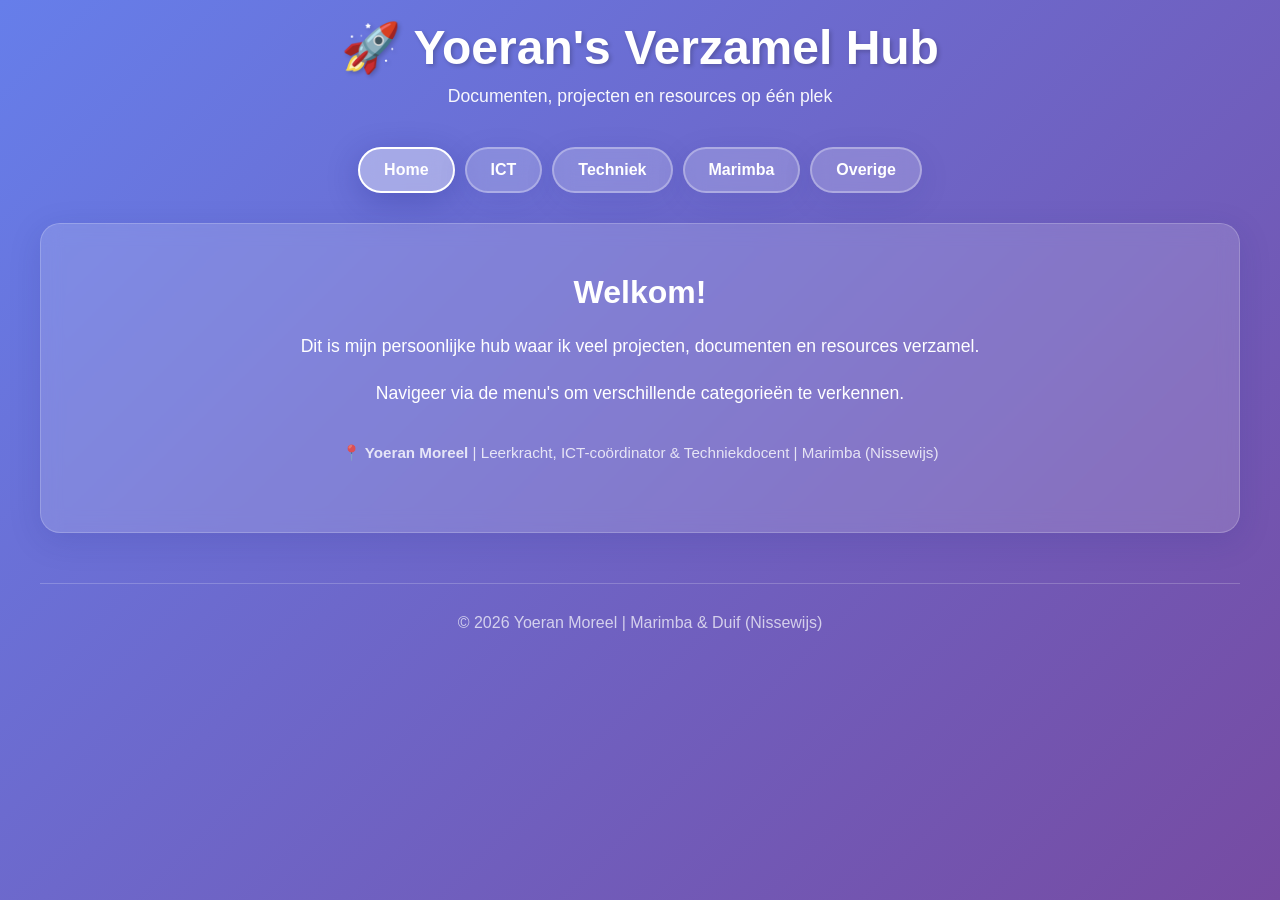
==== index.html @ 9998f4f4 "Update index.html" ====
<!DOCTYPE html>
<html lang="nl">
<head>
    <meta charset="UTF-8">
    <meta name="viewport" content="width=device-width, initial-scale=1.0">
    <title>Yoeran's Verzamel Hub</title>
    <style>
        * {
            margin: 0;
            padding: 0;
            box-sizing: border-box;
        }

        body {
            font-family: 'Segoe UI', Tahoma, Geneva, Verdana, sans-serif;
            background: linear-gradient(135deg, #667eea 0%, #764ba2 100%);
            min-height: 100vh;
            padding: 20px;
            color: #333;
        }

        .container {
            max-width: 1200px;
            margin: 0 auto;
        }

        /* HEADER & NAV */
        header {
            text-align: center;
            color: white;
            margin-bottom: 40px;
            animation: slideDown 0.6s ease-out;
        }

        h1 {
            font-size: 3em;
            margin-bottom: 10px;
            text-shadow: 2px 2px 4px rgba(0,0,0,0.2);
        }

        .subtitle {
            font-size: 1.1em;
            opacity: 0.95;
            margin-bottom: 30px;
        }

        /* TAB NAVIGATION */
        .nav-tabs {
            display: flex;
            gap: 10px;
            margin-bottom: 30px;
            flex-wrap: wrap;
            justify-content: center;
            animation: slideUp 0.6s ease-out 0.2s both;
        }

        .nav-btn {
            background: rgba(255, 255, 255, 0.2);
            backdrop-filter: blur(10px);
            border: 2px solid rgba(255, 255, 255, 0.3);
            color: white;
            padding: 12px 24px;
            border-radius: 25px;
            cursor: pointer;
            font-size: 1em;
            font-weight: 600;
            transition: all 0.3s ease;
            box-shadow: 0 8px 32px 0 rgba(31, 38, 135, 0.1);
        }

        .nav-btn:hover {
            background: rgba(255, 255, 255, 0.3);
            border-color: rgba(255, 255, 255, 0.5);
            transform: translateY(-2px);
            box-shadow: 0 12px 40px 0 rgba(31, 38, 135, 0.2);
        }

        .nav-btn.active {
            background: rgba(255, 255, 255, 0.4);
            border-color: white;
            box-shadow: 0 8px 32px 0 rgba(31, 38, 135, 0.3);
        }

        /* SECTIONS */
        .section {
            display: none;
            animation: fadeIn 0.5s ease-in;
        }

        .section.active {
            display: block;
        }

        /* CARDS - GLASS MORPHISM */
        .cards-grid {
            display: grid;
            grid-template-columns: repeat(auto-fit, minmax(300px, 1fr));
            gap: 25px;
            margin-bottom: 40px;
        }

        .card {
            background: rgba(255, 255, 255, 0.15);
            backdrop-filter: blur(10px);
            border: 1px solid rgba(255, 255, 255, 0.2);
            border-radius: 20px;
            padding: 30px;
            box-shadow: 0 8px 32px 0 rgba(31, 38, 135, 0.15);
            transition: all 0.3s ease;
            animation: cardSlide 0.5s ease-out;
        }

        .card:hover {
            background: rgba(255, 255, 255, 0.25);
            border-color: rgba(255, 255, 255, 0.4);
            transform: translateY(-8px);
            box-shadow: 0 15px 45px 0 rgba(31, 38, 135, 0.25);
        }

        .card h3 {
            color: white;
            margin-bottom: 15px;
            font-size: 1.4em;
        }

        .card p {
            color: rgba(255, 255, 255, 0.85);
            margin-bottom: 20px;
            font-size: 0.95em;
            line-height: 1.5;
        }

        .card-buttons {
            display: flex;
            gap: 10px;
            flex-wrap: wrap;
        }

        .btn {
            flex: 1;
            min-width: 120px;
            padding: 10px 20px;
            border: none;
            border-radius: 12px;
            font-weight: 600;
            cursor: pointer;
            transition: all 0.3s ease;
            font-size: 0.9em;
            text-decoration: none;
            display: inline-block;
            text-align: center;
        }

        .btn-view {
            background: rgba(255, 255, 255, 0.3);
            color: white;
            border: 1px solid rgba(255, 255, 255, 0.5);
        }

        .btn-view:hover {
            background: rgba(255, 255, 255, 0.5);
        }

        .btn-link {
            background: linear-gradient(135deg, #667eea 0%, #764ba2 100%);
            color: white;
            border: none;
        }

        .btn-link:hover {
            transform: translateY(-2px);
            box-shadow: 0 8px 20px rgba(0,0,0,0.2);
        }

        .btn-placeholder {
            background: rgba(255, 200, 100, 0.3);
            color: white;
            border: 2px dashed rgba(255, 200, 100, 0.6);
        }

        .btn-placeholder:hover {
            background: rgba(255, 200, 100, 0.4);
        }

        /* PDF & DOCUMENT VIEWERS */
        .viewer-container {
            background: white;
            border-radius: 15px;
            padding: 20px;
            margin: 30px 0;
            box-shadow: 0 8px 32px rgba(0,0,0,0.1);
        }

        .viewer-container h2 {
            margin-bottom: 20px;
            color: #333;
        }

        .pdf-viewer, .iframe-viewer {
            width: 100%;
            height: 700px;
            border: 1px solid #ddd;
            border-radius: 10px;
        }

        /* ANIMATIONS */
        @keyframes slideDown {
            from {
                opacity: 0;
                transform: translateY(-30px);
            }
            to {
                opacity: 1;
                transform: translateY(0);
            }
        }

        @keyframes slideUp {
            from {
                opacity: 0;
                transform: translateY(30px);
            }
            to {
                opacity: 1;
                transform: translateY(0);
            }
        }

        @keyframes fadeIn {
            from {
                opacity: 0;
            }
            to {
                opacity: 1;
            }
        }

        @keyframes cardSlide {
            from {
                opacity: 0;
                transform: translateY(20px);
            }
            to {
                opacity: 1;
                transform: translateY(0);
            }
        }

        /* HOME SECTION */
        .home-content {
            background: rgba(255, 255, 255, 0.15);
            backdrop-filter: blur(10px);
            border: 1px solid rgba(255, 255, 255, 0.2);
            border-radius: 20px;
            padding: 50px;
            color: white;
            text-align: center;
            box-shadow: 0 8px 32px 0 rgba(31, 38, 135, 0.15);
        }

        .home-content h2 {
            font-size: 2em;
            margin-bottom: 20px;
        }

        .home-content p {
            font-size: 1.1em;
            line-height: 1.8;
            margin-bottom: 15px;
        }

        /* FOOTER */
        footer {
            text-align: center;
            color: rgba(255, 255, 255, 0.7);
            margin-top: 50px;
            padding-top: 30px;
            border-top: 1px solid rgba(255, 255, 255, 0.2);
        }

        /* RESPONSIVE */
        @media (max-width: 768px) {
            h1 {
                font-size: 2em;
            }

            .cards-grid {
                grid-template-columns: 1fr;
            }

            .nav-tabs {
                gap: 8px;
            }

            .nav-btn {
                padding: 10px 16px;
                font-size: 0.9em;
            }

            .pdf-viewer, .iframe-viewer {
                height: 500px;
            }

            .home-content {
                padding: 30px;
            }
        }
    </style>
</head>
<body>
    <div class="container">
        <!-- HEADER -->
        <header>
            <h1>🚀 Yoeran's Verzamel Hub</h1>
            <p class="subtitle">Documenten, projecten en resources op één plek</p>
        </header>

        <!-- NAVIGATION -->
        <div class="nav-tabs">
            <button class="nav-btn active" onclick="showSection('home')">Home</button>
            <button class="nav-btn" onclick="showSection('ict')">ICT</button>
            <button class="nav-btn" onclick="showSection('techniek')">Techniek</button>
            <button class="nav-btn" onclick="showSection('marimba')">Marimba</button>
            <button class="nav-btn" onclick="showSection('overige')">Overige</button>
        </div>

        <!-- ===== HOME SECTION ===== -->
        <div id="home" class="section active">
            <div class="home-content">
                <h2>Welkom!</h2>
                <p>Dit is mijn persoonlijke hub waar ik veel projecten, documenten en resources verzamel.</p>
                <p>Navigeer via de menu's om verschillende categorieën te verkennen.</p>
                <p style="margin-top: 30px; font-size: 0.95em; opacity: 0.8;">
                    📍 <strong>Yoeran Moreel</strong> | Leerkracht, ICT-coördinator & Techniekdocent | Marimba (Nissewijs)
                </p>
            </div>
        </div>

        <!-- ===== ICT SECTION ===== -->
        <div id="ict" class="section">
            <div class="cards-grid">
                <!-- Kwaliteitskalender -->
                <div class="card">
                    <h3>📅 ICT-Kwaliteitskalender</h3>
                    <p>Structurele planning van alle ICT-werkzaamheden gedurende het schooljaar. Inclusief onderhouds- en evaluatiemomenten.</p>
                    <div class="card-buttons">
                        <button class="btn btn-view" onclick="viewDocument('/ICT/ict-kalender')">View Online</button>
                    </div>
                </div>

                <!-- Jaarplan -->
                <div class="card">
                    <h3>📊 ICT-Jaarplan</h3>
                    <p>Volledig jaarplan met maandelijkse planning, between-vakantie periode planning en samenvattende tabel.</p>
                    <div class="card-buttons">
                        <button class="btn btn-view" onclick="viewDocument('ict-jaarplan')">View Online</button>
                    </div>
                </div>

                <!-- Handleidingen -->
                <div class="card">
                    <h3>📖 Handleidingen</h3>
                    <p>Verzameling van handleidingen, richtlijnen en best practices voor ICT-procedures.</p>
                    <div class="card-buttons">
                        <a href="handleidingen.html" class="btn btn-link">Ga naar pagina</a>
                    </div>
                </div>
            </div>
        </div>

        <!-- ===== TECHNIEK SECTION ===== -->
        <div id="techniek" class="section">
            <div class="cards-grid">
                <!-- POVO Plan -->
                <div class="card">
                    <h3>🔧 POVO Techniek Plan</h3>
                    <p>Uitgebreid implementatieplan voor techniek als doorlopende leerlijn PO-VO, inclusief uitrolstrategie naar andere scholen.</p>
                    <div class="card-buttons">
                        <button class="btn btn-view" onclick="viewDocument('povo-plan')">View Online</button>
                    </div>
                </div>

                <!-- Kwaliteitskaart -->
                <div class="card">
                    <h3>✓ Kwaliteitskaart Praktijklessen</h3>
                    <p>Gedetailleerde kwaliteitskaart met visie, doelgroep, werkwijze en inhoud van de technieklessen.</p>
                    <div class="card-buttons">
                        <button class="btn btn-view" onclick="viewDocument('kwaliteitskaart')">View Online</button>
                    </div>
                </div>

                <!-- Observatieformulier -->
                <div class="card">
                    <h3>👁️ Observatieformulier</h3>
                    <p>Observatieformat voor beoordeling van vaardigheden en werkhouding, met ondersteuning voor uitstroomadvies.</p>
                    <div class="card-buttons">
                        <button class="btn btn-view" onclick="viewDocument('observatie')">View Online</button>
                    </div>
                </div>

                <!-- Checklist Materialen -->
                <div class="card">
                    <h3>✅ Checklist Materialen</h3>
                    <p>Volledige checklist van alle benodigde materialen, verbindingen en gereedschappen.</p>
                    <div class="card-buttons">
                        <button class="btn btn-view" onclick="viewDocument('checklist')">View Online</button>
                    </div>
                </div>

                <!-- Lessen -->
                <div class="card">
                    <h3>📚 Lessenbank</h3>
                    <p>Verzameling van lesopzetten, lesmateriaal en werkbladen voor technieklessen.</p>
                    <div class="card-buttons">
                        <a href="lessen.html" class="btn btn-link">Ga naar pagina</a>
                    </div>
                </div>
            </div>
        </div>

        <!-- ===== MARIMBA SECTION ===== -->
        <div id="marimba" class="section">
            <div class="cards-grid">
                <!-- Placeholder 1 -->
                <div class="card">
                    <h3>📌 Project 1</h3>
                    <p>Beschrijving van Marimba-specifiek project 1 komt hier.</p>
                    <div class="card-buttons">
                        <button class="btn btn-placeholder" onclick="alert('Placeholder - voeg content toe!')">View (Placeholder)</button>
                    </div>
                </div>

                <!-- Placeholder 2 -->
                <div class="card">
                    <h3>📌 Project 2</h3>
                    <p>Beschrijving van Marimba-specifiek project 2 komt hier.</p>
                    <div class="card-buttons">
                        <button class="btn btn-placeholder" onclick="alert('Placeholder - voeg content toe!')">View (Placeholder)</button>
                    </div>
                </div>

                <!-- Placeholder 3 -->
                <div class="card">
                    <h3>📌 Project 3</h3>
                    <p>Beschrijving van Marimba-specifiek project 3 komt hier.</p>
                    <div class="card-buttons">
                        <button class="btn btn-placeholder" onclick="alert('Placeholder - voeg content toe!')">View (Placeholder)</button>
                    </div>
                </div>

                <!-- Hoorrecht Website -->
                <div class="card">
                    <h3>🌐 Hoorrecht Website</h3>
                    <p>Interactieve website over hoorrecht in het onderwijs met uitlegvideo's en resources.</p>
                    <div class="card-buttons">
                        <a href="hoorrecht.html" class="btn btn-link" target="_blank">Ga naar site</a>
                    </div>
                </div>
            </div>
        </div>

        <!-- ===== OVERIGE SECTION ===== -->
        <div id="overige" class="section">
            <div class="cards-grid">
                <!-- Handige Links -->
                <div class="card">
                    <h3>🔗 Handige Links</h3>
                    <p>Verzameling van nuttige links naar websites, tools en resources.</p>
                    <div class="card-buttons">
                        <a href="handige-links.html" class="btn btn-link">Ga naar pagina</a>
                    </div>
                </div>

                <!-- Placeholder -->
                <div class="card">
                    <h3>📌 Overig Project</h3>
                    <p>Beschrijving van overig project of document.</p>
                    <div class="card-buttons">
                        <button class="btn btn-placeholder" onclick="alert('Placeholder - voeg content toe!')">View (Placeholder)</button>
                    </div>
                </div>
            </div>
        </div>

        <!-- DOCUMENT VIEWERS -->
        <div id="viewer-modal" style="display:none;">
            <div class="viewer-container">
                <button class="btn btn-view" onclick="closeViewer()" style="margin-bottom: 15px;">← Terug</button>
                <div id="viewer-content"></div>
            </div>
        </div>

        <!-- FOOTER -->
        <footer>
            <p>© 2026 Yoeran Moreel | Marimba & Duif (Nissewijs)</p>
        </footer>
    </div>

    <script>
        // TAB NAVIGATION
        function showSection(sectionId) {
            // Hide all sections
            const sections = document.querySelectorAll('.section');
            sections.forEach(section => section.classList.remove('active'));

            // Remove active class from all buttons
            const buttons = document.querySelectorAll('.nav-btn');
            buttons.forEach(button => button.classList.remove('active'));

            // Show selected section
            document.getElementById(sectionId).classList.add('active');

            // Add active class to clicked button
            event.target.classList.add('active');

            // Close viewer if open
            closeViewer();

            // Scroll to top
            window.scrollTo(0, 0);
        }

        // DOCUMENT VIEWER
        function viewDocument(docType) {
            const viewer = document.getElementById('viewer-modal');
            const content = document.getElementById('viewer-content');

            // Here you'll add the actual document content or embed
            // For now, showing placeholder structure
         // GitHub raw content URL base
const baseURL = 'https://raw.githubusercontent.com/yoeranmoreel/yoeran-hub/main/documents/';

switch(docType) {
    case 'ict-kalender':
        content.innerHTML = '<h2>ICT-Kwaliteitskalender 2025-2026</h2>' +
            '<iframe class="pdf-viewer" src="https://mozilla.github.io/pdf.js/web/viewer.html?file=' + 
            encodeURIComponent(baseURL + 'ICT/ict-kwaliteitskalender.pdf') + '"></iframe>';
        break;
    
    case 'ict-jaarplan':
        content.innerHTML = '<h2>ICT-Jaarplan</h2>' +
            '<iframe class="pdf-viewer" src="https://mozilla.github.io/pdf.js/web/viewer.html?file=' + 
            encodeURIComponent(baseURL + 'ICT/ict-jaarplan.pdf') + '"></iframe>';
        break;
    
    case 'povo-plan':
        content.innerHTML = '<h2>POVO Techniek Implementatieplan</h2>' +
            '<iframe class="pdf-viewer" src="https://mozilla.github.io/pdf.js/web/viewer.html?file=' + 
            encodeURIComponent(baseURL + 'Techniek/povo-plan.pdf') + '"></iframe>';
        break;
    
    case 'kwaliteitskaart':
        content.innerHTML = '<h2>Kwaliteitskaart Praktijklessen</h2>' +
            '<iframe class="pdf-viewer" src="https://mozilla.github.io/pdf.js/web/viewer.html?file=' + 
            encodeURIComponent(baseURL + 'Techniek/kwaliteitskaart-praktijklessen.pdf') + '"></iframe>';
        break;
    
    case 'observatie':
        content.innerHTML = '<h2>Observatieformulier Technieklessen</h2>' +
            '<iframe class="pdf-viewer" src="https://mozilla.github.io/pdf.js/web/viewer.html?file=' + 
            encodeURIComponent(baseURL + 'Techniek/observatie-technieklessen.pdf') + '"></iframe>';
        break;
    
    case 'checklist':
        content.innerHTML = '<h2>Checklist Materialen</h2>' +
            '<iframe class="pdf-viewer" src="https://mozilla.github.io/pdf.js/web/viewer.html?file=' + 
            encodeURIComponent(baseURL + 'Techniek/checklist-technieklessen.pdf') + '"></iframe>';
        break;
    
    default:
        content.innerHTML = '<h2>Document</h2><p>Document viewer</p>';
}
            }

            viewer.style.display = 'block';
            window.scrollTo(0, 0);
        }

        function closeViewer() {
            document.getElementById('viewer-modal').style.display = 'none';
        }
    </script>
</body>
</html>
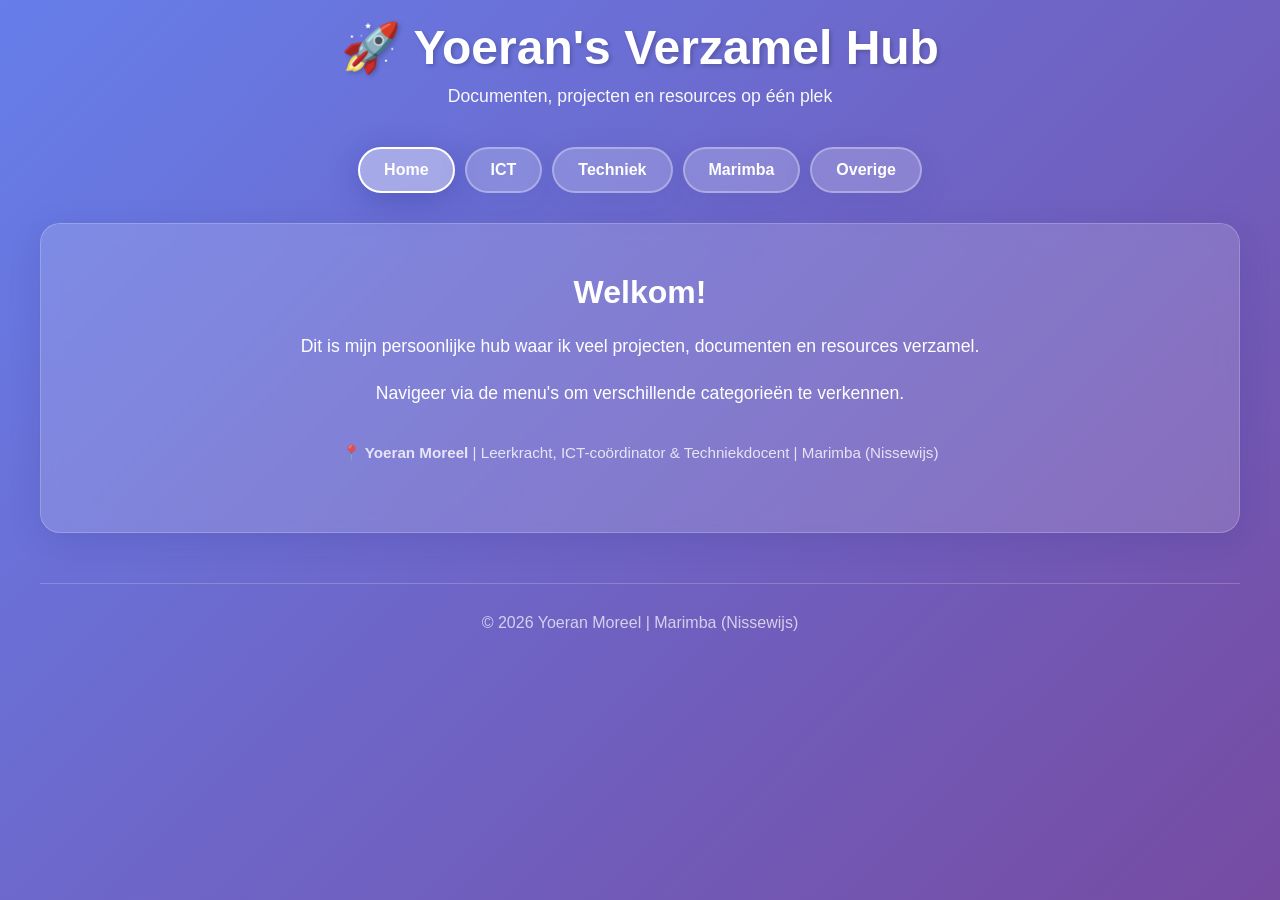
==== commit 323677ad: "Update index.html" ====
--- a/index.html
+++ b/index.html
@@ -344,7 +344,7 @@
                     <h3>📅 ICT-Kwaliteitskalender</h3>
                     <p>Structurele planning van alle ICT-werkzaamheden gedurende het schooljaar. Inclusief onderhouds- en evaluatiemomenten.</p>
                     <div class="card-buttons">
-                        <button class="btn btn-view" onclick="viewDocument('/ICT/ict-kalender')">View Online</button>
+                        <button class="btn btn-view" onclick="viewDocument('ict-kalender')">View Online</button>
                     </div>
                 </div>
 
@@ -492,7 +492,7 @@
 
         <!-- FOOTER -->
         <footer>
-            <p>© 2026 Yoeran Moreel | Marimba & Duif (Nissewijs)</p>
+            <p>© 2026 Yoeran Moreel | Marimba (Nissewijs)</p>
         </footer>
     </div>
 
@@ -534,13 +534,13 @@
     case 'ict-kalender':
         content.innerHTML = '<h2>ICT-Kwaliteitskalender 2025-2026</h2>' +
             '<iframe class="pdf-viewer" src="https://mozilla.github.io/pdf.js/web/viewer.html?file=' + 
-            encodeURIComponent(baseURL + 'ICT/ict-kwaliteitskalender.pdf') + '"></iframe>';
+            encodeURIComponent(baseURL + 'ict-kwaliteitskalender.pdf') + '"></iframe>';
         break;
     
     case 'ict-jaarplan':
         content.innerHTML = '<h2>ICT-Jaarplan</h2>' +
             '<iframe class="pdf-viewer" src="https://mozilla.github.io/pdf.js/web/viewer.html?file=' + 
-            encodeURIComponent(baseURL + 'ICT/ict-jaarplan.pdf') + '"></iframe>';
+            encodeURIComponent(baseURL + 'ict-jaarplan.pdf') + '"></iframe>';
         break;
     
     case 'povo-plan':
@@ -552,19 +552,19 @@
     case 'kwaliteitskaart':
         content.innerHTML = '<h2>Kwaliteitskaart Praktijklessen</h2>' +
             '<iframe class="pdf-viewer" src="https://mozilla.github.io/pdf.js/web/viewer.html?file=' + 
-            encodeURIComponent(baseURL + 'Techniek/kwaliteitskaart-praktijklessen.pdf') + '"></iframe>';
+            encodeURIComponent(baseURL + 'kwaliteitskaart-praktijklessen.pdf') + '"></iframe>';
         break;
     
     case 'observatie':
         content.innerHTML = '<h2>Observatieformulier Technieklessen</h2>' +
             '<iframe class="pdf-viewer" src="https://mozilla.github.io/pdf.js/web/viewer.html?file=' + 
-            encodeURIComponent(baseURL + 'Techniek/observatie-technieklessen.pdf') + '"></iframe>';
+            encodeURIComponent(baseURL + 'observatie-technieklessen.pdf') + '"></iframe>';
         break;
     
     case 'checklist':
         content.innerHTML = '<h2>Checklist Materialen</h2>' +
             '<iframe class="pdf-viewer" src="https://mozilla.github.io/pdf.js/web/viewer.html?file=' + 
-            encodeURIComponent(baseURL + 'Techniek/checklist-technieklessen.pdf') + '"></iframe>';
+            encodeURIComponent(baseURL + 'checklist-technieklessen.pdf') + '"></iframe>';
         break;
     
     default:
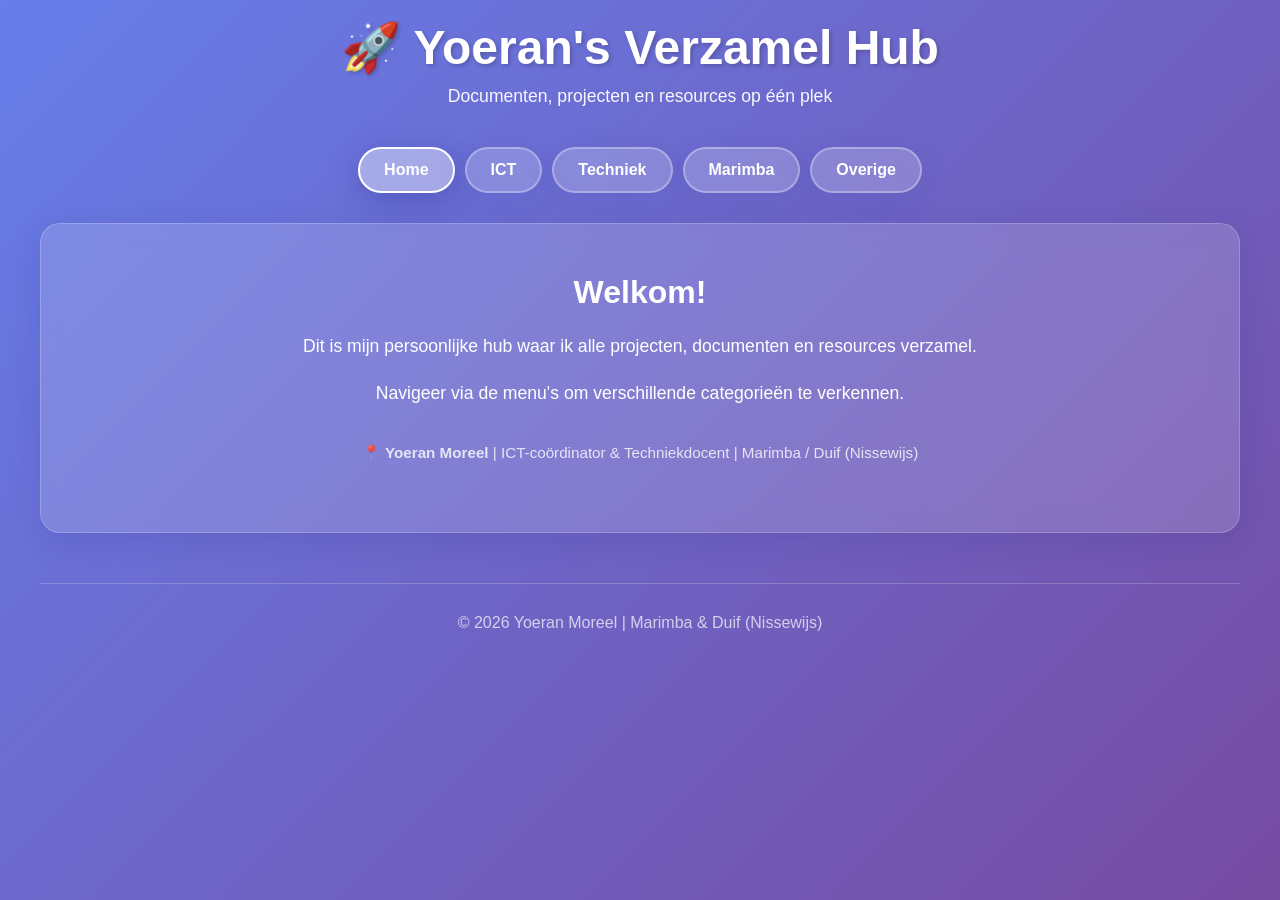
==== commit b42c003f: "Update index.html back to V1" ====
--- a/index.html
+++ b/index.html
@@ -1,584 +1,562 @@
-<!DOCTYPE html>
-<html lang="nl">
-<head>
-    <meta charset="UTF-8">
-    <meta name="viewport" content="width=device-width, initial-scale=1.0">
-    <title>Yoeran's Verzamel Hub</title>
-    <style>
-        * {
-            margin: 0;
-            padding: 0;
-            box-sizing: border-box;
-        }
-
-        body {
-            font-family: 'Segoe UI', Tahoma, Geneva, Verdana, sans-serif;
-            background: linear-gradient(135deg, #667eea 0%, #764ba2 100%);
-            min-height: 100vh;
-            padding: 20px;
-            color: #333;
-        }
-
-        .container {
-            max-width: 1200px;
-            margin: 0 auto;
-        }
-
-        /* HEADER & NAV */
-        header {
-            text-align: center;
-            color: white;
-            margin-bottom: 40px;
-            animation: slideDown 0.6s ease-out;
-        }
-
-        h1 {
-            font-size: 3em;
-            margin-bottom: 10px;
-            text-shadow: 2px 2px 4px rgba(0,0,0,0.2);
-        }
-
-        .subtitle {
-            font-size: 1.1em;
-            opacity: 0.95;
-            margin-bottom: 30px;
-        }
-
-        /* TAB NAVIGATION */
-        .nav-tabs {
-            display: flex;
-            gap: 10px;
-            margin-bottom: 30px;
-            flex-wrap: wrap;
-            justify-content: center;
-            animation: slideUp 0.6s ease-out 0.2s both;
-        }
-
-        .nav-btn {
-            background: rgba(255, 255, 255, 0.2);
-            backdrop-filter: blur(10px);
-            border: 2px solid rgba(255, 255, 255, 0.3);
-            color: white;
-            padding: 12px 24px;
-            border-radius: 25px;
-            cursor: pointer;
-            font-size: 1em;
-            font-weight: 600;
-            transition: all 0.3s ease;
-            box-shadow: 0 8px 32px 0 rgba(31, 38, 135, 0.1);
-        }
-
-        .nav-btn:hover {
-            background: rgba(255, 255, 255, 0.3);
-            border-color: rgba(255, 255, 255, 0.5);
-            transform: translateY(-2px);
-            box-shadow: 0 12px 40px 0 rgba(31, 38, 135, 0.2);
-        }
-
-        .nav-btn.active {
-            background: rgba(255, 255, 255, 0.4);
-            border-color: white;
-            box-shadow: 0 8px 32px 0 rgba(31, 38, 135, 0.3);
-        }
-
-        /* SECTIONS */
-        .section {
-            display: none;
-            animation: fadeIn 0.5s ease-in;
-        }
-
-        .section.active {
-            display: block;
-        }
-
-        /* CARDS - GLASS MORPHISM */
-        .cards-grid {
-            display: grid;
-            grid-template-columns: repeat(auto-fit, minmax(300px, 1fr));
-            gap: 25px;
-            margin-bottom: 40px;
-        }
-
-        .card {
-            background: rgba(255, 255, 255, 0.15);
-            backdrop-filter: blur(10px);
-            border: 1px solid rgba(255, 255, 255, 0.2);
-            border-radius: 20px;
-            padding: 30px;
-            box-shadow: 0 8px 32px 0 rgba(31, 38, 135, 0.15);
-            transition: all 0.3s ease;
-            animation: cardSlide 0.5s ease-out;
-        }
-
-        .card:hover {
-            background: rgba(255, 255, 255, 0.25);
-            border-color: rgba(255, 255, 255, 0.4);
-            transform: translateY(-8px);
-            box-shadow: 0 15px 45px 0 rgba(31, 38, 135, 0.25);
-        }
-
-        .card h3 {
-            color: white;
-            margin-bottom: 15px;
-            font-size: 1.4em;
-        }
-
-        .card p {
-            color: rgba(255, 255, 255, 0.85);
-            margin-bottom: 20px;
-            font-size: 0.95em;
-            line-height: 1.5;
-        }
-
-        .card-buttons {
-            display: flex;
-            gap: 10px;
-            flex-wrap: wrap;
-        }
-
-        .btn {
-            flex: 1;
-            min-width: 120px;
-            padding: 10px 20px;
-            border: none;
-            border-radius: 12px;
-            font-weight: 600;
-            cursor: pointer;
-            transition: all 0.3s ease;
-            font-size: 0.9em;
-            text-decoration: none;
-            display: inline-block;
-            text-align: center;
-        }
-
-        .btn-view {
-            background: rgba(255, 255, 255, 0.3);
-            color: white;
-            border: 1px solid rgba(255, 255, 255, 0.5);
-        }
-
-        .btn-view:hover {
-            background: rgba(255, 255, 255, 0.5);
-        }
-
-        .btn-link {
-            background: linear-gradient(135deg, #667eea 0%, #764ba2 100%);
-            color: white;
-            border: none;
-        }
-
-        .btn-link:hover {
-            transform: translateY(-2px);
-            box-shadow: 0 8px 20px rgba(0,0,0,0.2);
-        }
-
-        .btn-placeholder {
-            background: rgba(255, 200, 100, 0.3);
-            color: white;
-            border: 2px dashed rgba(255, 200, 100, 0.6);
-        }
-
-        .btn-placeholder:hover {
-            background: rgba(255, 200, 100, 0.4);
-        }
-
-        /* PDF & DOCUMENT VIEWERS */
-        .viewer-container {
-            background: white;
-            border-radius: 15px;
-            padding: 20px;
-            margin: 30px 0;
-            box-shadow: 0 8px 32px rgba(0,0,0,0.1);
-        }
-
-        .viewer-container h2 {
-            margin-bottom: 20px;
-            color: #333;
-        }
-
-        .pdf-viewer, .iframe-viewer {
-            width: 100%;
-            height: 700px;
-            border: 1px solid #ddd;
-            border-radius: 10px;
-        }
-
-        /* ANIMATIONS */
-        @keyframes slideDown {
-            from {
-                opacity: 0;
-                transform: translateY(-30px);
-            }
-            to {
-                opacity: 1;
-                transform: translateY(0);
-            }
-        }
-
-        @keyframes slideUp {
-            from {
-                opacity: 0;
-                transform: translateY(30px);
-            }
-            to {
-                opacity: 1;
-                transform: translateY(0);
-            }
-        }
-
-        @keyframes fadeIn {
-            from {
-                opacity: 0;
-            }
-            to {
-                opacity: 1;
-            }
-        }
-
-        @keyframes cardSlide {
-            from {
-                opacity: 0;
-                transform: translateY(20px);
-            }
-            to {
-                opacity: 1;
-                transform: translateY(0);
-            }
-        }
-
-        /* HOME SECTION */
-        .home-content {
-            background: rgba(255, 255, 255, 0.15);
-            backdrop-filter: blur(10px);
-            border: 1px solid rgba(255, 255, 255, 0.2);
-            border-radius: 20px;
-            padding: 50px;
-            color: white;
-            text-align: center;
-            box-shadow: 0 8px 32px 0 rgba(31, 38, 135, 0.15);
-        }
-
-        .home-content h2 {
-            font-size: 2em;
-            margin-bottom: 20px;
-        }
-
-        .home-content p {
-            font-size: 1.1em;
-            line-height: 1.8;
-            margin-bottom: 15px;
-        }
-
-        /* FOOTER */
-        footer {
-            text-align: center;
-            color: rgba(255, 255, 255, 0.7);
-            margin-top: 50px;
-            padding-top: 30px;
-            border-top: 1px solid rgba(255, 255, 255, 0.2);
-        }
-
-        /* RESPONSIVE */
-        @media (max-width: 768px) {
-            h1 {
-                font-size: 2em;
-            }
-
-            .cards-grid {
-                grid-template-columns: 1fr;
-            }
-
-            .nav-tabs {
-                gap: 8px;
-            }
-
-            .nav-btn {
-                padding: 10px 16px;
-                font-size: 0.9em;
-            }
-
-            .pdf-viewer, .iframe-viewer {
-                height: 500px;
-            }
-
-            .home-content {
-                padding: 30px;
-            }
-        }
-    </style>
-</head>
-<body>
-    <div class="container">
-        <!-- HEADER -->
-        <header>
-            <h1>🚀 Yoeran's Verzamel Hub</h1>
-            <p class="subtitle">Documenten, projecten en resources op één plek</p>
-        </header>
-
-        <!-- NAVIGATION -->
-        <div class="nav-tabs">
-            <button class="nav-btn active" onclick="showSection('home')">Home</button>
-            <button class="nav-btn" onclick="showSection('ict')">ICT</button>
-            <button class="nav-btn" onclick="showSection('techniek')">Techniek</button>
-            <button class="nav-btn" onclick="showSection('marimba')">Marimba</button>
-            <button class="nav-btn" onclick="showSection('overige')">Overige</button>
-        </div>
-
-        <!-- ===== HOME SECTION ===== -->
-        <div id="home" class="section active">
-            <div class="home-content">
-                <h2>Welkom!</h2>
-                <p>Dit is mijn persoonlijke hub waar ik veel projecten, documenten en resources verzamel.</p>
-                <p>Navigeer via de menu's om verschillende categorieën te verkennen.</p>
-                <p style="margin-top: 30px; font-size: 0.95em; opacity: 0.8;">
-                    📍 <strong>Yoeran Moreel</strong> | Leerkracht, ICT-coördinator & Techniekdocent | Marimba (Nissewijs)
-                </p>
-            </div>
-        </div>
-
-        <!-- ===== ICT SECTION ===== -->
-        <div id="ict" class="section">
-            <div class="cards-grid">
-                <!-- Kwaliteitskalender -->
-                <div class="card">
-                    <h3>📅 ICT-Kwaliteitskalender</h3>
-                    <p>Structurele planning van alle ICT-werkzaamheden gedurende het schooljaar. Inclusief onderhouds- en evaluatiemomenten.</p>
-                    <div class="card-buttons">
-                        <button class="btn btn-view" onclick="viewDocument('ict-kalender')">View Online</button>
-                    </div>
-                </div>
-
-                <!-- Jaarplan -->
-                <div class="card">
-                    <h3>📊 ICT-Jaarplan</h3>
-                    <p>Volledig jaarplan met maandelijkse planning, between-vakantie periode planning en samenvattende tabel.</p>
-                    <div class="card-buttons">
-                        <button class="btn btn-view" onclick="viewDocument('ict-jaarplan')">View Online</button>
-                    </div>
-                </div>
-
-                <!-- Handleidingen -->
-                <div class="card">
-                    <h3>📖 Handleidingen</h3>
-                    <p>Verzameling van handleidingen, richtlijnen en best practices voor ICT-procedures.</p>
-                    <div class="card-buttons">
-                        <a href="handleidingen.html" class="btn btn-link">Ga naar pagina</a>
-                    </div>
-                </div>
-            </div>
-        </div>
-
-        <!-- ===== TECHNIEK SECTION ===== -->
-        <div id="techniek" class="section">
-            <div class="cards-grid">
-                <!-- POVO Plan -->
-                <div class="card">
-                    <h3>🔧 POVO Techniek Plan</h3>
-                    <p>Uitgebreid implementatieplan voor techniek als doorlopende leerlijn PO-VO, inclusief uitrolstrategie naar andere scholen.</p>
-                    <div class="card-buttons">
-                        <button class="btn btn-view" onclick="viewDocument('povo-plan')">View Online</button>
-                    </div>
-                </div>
-
-                <!-- Kwaliteitskaart -->
-                <div class="card">
-                    <h3>✓ Kwaliteitskaart Praktijklessen</h3>
-                    <p>Gedetailleerde kwaliteitskaart met visie, doelgroep, werkwijze en inhoud van de technieklessen.</p>
-                    <div class="card-buttons">
-                        <button class="btn btn-view" onclick="viewDocument('kwaliteitskaart')">View Online</button>
-                    </div>
-                </div>
-
-                <!-- Observatieformulier -->
-                <div class="card">
-                    <h3>👁️ Observatieformulier</h3>
-                    <p>Observatieformat voor beoordeling van vaardigheden en werkhouding, met ondersteuning voor uitstroomadvies.</p>
-                    <div class="card-buttons">
-                        <button class="btn btn-view" onclick="viewDocument('observatie')">View Online</button>
-                    </div>
-                </div>
-
-                <!-- Checklist Materialen -->
-                <div class="card">
-                    <h3>✅ Checklist Materialen</h3>
-                    <p>Volledige checklist van alle benodigde materialen, verbindingen en gereedschappen.</p>
-                    <div class="card-buttons">
-                        <button class="btn btn-view" onclick="viewDocument('checklist')">View Online</button>
-                    </div>
-                </div>
-
-                <!-- Lessen -->
-                <div class="card">
-                    <h3>📚 Lessenbank</h3>
-                    <p>Verzameling van lesopzetten, lesmateriaal en werkbladen voor technieklessen.</p>
-                    <div class="card-buttons">
-                        <a href="lessen.html" class="btn btn-link">Ga naar pagina</a>
-                    </div>
-                </div>
-            </div>
-        </div>
-
-        <!-- ===== MARIMBA SECTION ===== -->
-        <div id="marimba" class="section">
-            <div class="cards-grid">
-                <!-- Placeholder 1 -->
-                <div class="card">
-                    <h3>📌 Project 1</h3>
-                    <p>Beschrijving van Marimba-specifiek project 1 komt hier.</p>
-                    <div class="card-buttons">
-                        <button class="btn btn-placeholder" onclick="alert('Placeholder - voeg content toe!')">View (Placeholder)</button>
-                    </div>
-                </div>
-
-                <!-- Placeholder 2 -->
-                <div class="card">
-                    <h3>📌 Project 2</h3>
-                    <p>Beschrijving van Marimba-specifiek project 2 komt hier.</p>
-                    <div class="card-buttons">
-                        <button class="btn btn-placeholder" onclick="alert('Placeholder - voeg content toe!')">View (Placeholder)</button>
-                    </div>
-                </div>
-
-                <!-- Placeholder 3 -->
-                <div class="card">
-                    <h3>📌 Project 3</h3>
-                    <p>Beschrijving van Marimba-specifiek project 3 komt hier.</p>
-                    <div class="card-buttons">
-                        <button class="btn btn-placeholder" onclick="alert('Placeholder - voeg content toe!')">View (Placeholder)</button>
-                    </div>
-                </div>
-
-                <!-- Hoorrecht Website -->
-                <div class="card">
-                    <h3>🌐 Hoorrecht Website</h3>
-                    <p>Interactieve website over hoorrecht in het onderwijs met uitlegvideo's en resources.</p>
-                    <div class="card-buttons">
-                        <a href="hoorrecht.html" class="btn btn-link" target="_blank">Ga naar site</a>
-                    </div>
-                </div>
-            </div>
-        </div>
-
-        <!-- ===== OVERIGE SECTION ===== -->
-        <div id="overige" class="section">
-            <div class="cards-grid">
-                <!-- Handige Links -->
-                <div class="card">
-                    <h3>🔗 Handige Links</h3>
-                    <p>Verzameling van nuttige links naar websites, tools en resources.</p>
-                    <div class="card-buttons">
-                        <a href="handige-links.html" class="btn btn-link">Ga naar pagina</a>
-                    </div>
-                </div>
-
-                <!-- Placeholder -->
-                <div class="card">
-                    <h3>📌 Overig Project</h3>
-                    <p>Beschrijving van overig project of document.</p>
-                    <div class="card-buttons">
-                        <button class="btn btn-placeholder" onclick="alert('Placeholder - voeg content toe!')">View (Placeholder)</button>
-                    </div>
-                </div>
-            </div>
-        </div>
-
-        <!-- DOCUMENT VIEWERS -->
-        <div id="viewer-modal" style="display:none;">
-            <div class="viewer-container">
-                <button class="btn btn-view" onclick="closeViewer()" style="margin-bottom: 15px;">← Terug</button>
-                <div id="viewer-content"></div>
-            </div>
-        </div>
-
-        <!-- FOOTER -->
-        <footer>
-            <p>© 2026 Yoeran Moreel | Marimba (Nissewijs)</p>
-        </footer>
-    </div>
-
-    <script>
-        // TAB NAVIGATION
-        function showSection(sectionId) {
-            // Hide all sections
-            const sections = document.querySelectorAll('.section');
-            sections.forEach(section => section.classList.remove('active'));
-
-            // Remove active class from all buttons
-            const buttons = document.querySelectorAll('.nav-btn');
-            buttons.forEach(button => button.classList.remove('active'));
-
-            // Show selected section
-            document.getElementById(sectionId).classList.add('active');
-
-            // Add active class to clicked button
-            event.target.classList.add('active');
-
-            // Close viewer if open
-            closeViewer();
-
-            // Scroll to top
-            window.scrollTo(0, 0);
-        }
-
-        // DOCUMENT VIEWER
-        function viewDocument(docType) {
-            const viewer = document.getElementById('viewer-modal');
-            const content = document.getElementById('viewer-content');
-
-            // Here you'll add the actual document content or embed
-            // For now, showing placeholder structure
-         // GitHub raw content URL base
-const baseURL = 'https://raw.githubusercontent.com/yoeranmoreel/yoeran-hub/main/documents/';
-
-switch(docType) {
-    case 'ict-kalender':
-        content.innerHTML = '<h2>ICT-Kwaliteitskalender 2025-2026</h2>' +
-            '<iframe class="pdf-viewer" src="https://mozilla.github.io/pdf.js/web/viewer.html?file=' + 
-            encodeURIComponent(baseURL + 'ict-kwaliteitskalender.pdf') + '"></iframe>';
-        break;
-    
-    case 'ict-jaarplan':
-        content.innerHTML = '<h2>ICT-Jaarplan</h2>' +
-            '<iframe class="pdf-viewer" src="https://mozilla.github.io/pdf.js/web/viewer.html?file=' + 
-            encodeURIComponent(baseURL + 'ict-jaarplan.pdf') + '"></iframe>';
-        break;
-    
-    case 'povo-plan':
-        content.innerHTML = '<h2>POVO Techniek Implementatieplan</h2>' +
-            '<iframe class="pdf-viewer" src="https://mozilla.github.io/pdf.js/web/viewer.html?file=' + 
-            encodeURIComponent(baseURL + 'Techniek/povo-plan.pdf') + '"></iframe>';
-        break;
-    
-    case 'kwaliteitskaart':
-        content.innerHTML = '<h2>Kwaliteitskaart Praktijklessen</h2>' +
-            '<iframe class="pdf-viewer" src="https://mozilla.github.io/pdf.js/web/viewer.html?file=' + 
-            encodeURIComponent(baseURL + 'kwaliteitskaart-praktijklessen.pdf') + '"></iframe>';
-        break;
-    
-    case 'observatie':
-        content.innerHTML = '<h2>Observatieformulier Technieklessen</h2>' +
-            '<iframe class="pdf-viewer" src="https://mozilla.github.io/pdf.js/web/viewer.html?file=' + 
-            encodeURIComponent(baseURL + 'observatie-technieklessen.pdf') + '"></iframe>';
-        break;
-    
-    case 'checklist':
-        content.innerHTML = '<h2>Checklist Materialen</h2>' +
-            '<iframe class="pdf-viewer" src="https://mozilla.github.io/pdf.js/web/viewer.html?file=' + 
-            encodeURIComponent(baseURL + 'checklist-technieklessen.pdf') + '"></iframe>';
-        break;
-    
-    default:
-        content.innerHTML = '<h2>Document</h2><p>Document viewer</p>';
-}
-            }
-
-            viewer.style.display = 'block';
-            window.scrollTo(0, 0);
-        }
-
-        function closeViewer() {
-            document.getElementById('viewer-modal').style.display = 'none';
-        }
-    </script>
-</body>
-</html>
+<!DOCTYPE html>
+<html lang="nl">
+<head>
+    <meta charset="UTF-8">
+    <meta name="viewport" content="width=device-width, initial-scale=1.0">
+    <title>Yoeran's Verzamel Hub</title>
+    <style>
+        * {
+            margin: 0;
+            padding: 0;
+            box-sizing: border-box;
+        }
+
+        body {
+            font-family: 'Segoe UI', Tahoma, Geneva, Verdana, sans-serif;
+            background: linear-gradient(135deg, #667eea 0%, #764ba2 100%);
+            min-height: 100vh;
+            padding: 20px;
+            color: #333;
+        }
+
+        .container {
+            max-width: 1200px;
+            margin: 0 auto;
+        }
+
+        /* HEADER & NAV */
+        header {
+            text-align: center;
+            color: white;
+            margin-bottom: 40px;
+            animation: slideDown 0.6s ease-out;
+        }
+
+        h1 {
+            font-size: 3em;
+            margin-bottom: 10px;
+            text-shadow: 2px 2px 4px rgba(0,0,0,0.2);
+        }
+
+        .subtitle {
+            font-size: 1.1em;
+            opacity: 0.95;
+            margin-bottom: 30px;
+        }
+
+        /* TAB NAVIGATION */
+        .nav-tabs {
+            display: flex;
+            gap: 10px;
+            margin-bottom: 30px;
+            flex-wrap: wrap;
+            justify-content: center;
+            animation: slideUp 0.6s ease-out 0.2s both;
+        }
+
+        .nav-btn {
+            background: rgba(255, 255, 255, 0.2);
+            backdrop-filter: blur(10px);
+            border: 2px solid rgba(255, 255, 255, 0.3);
+            color: white;
+            padding: 12px 24px;
+            border-radius: 25px;
+            cursor: pointer;
+            font-size: 1em;
+            font-weight: 600;
+            transition: all 0.3s ease;
+            box-shadow: 0 8px 32px 0 rgba(31, 38, 135, 0.1);
+        }
+
+        .nav-btn:hover {
+            background: rgba(255, 255, 255, 0.3);
+            border-color: rgba(255, 255, 255, 0.5);
+            transform: translateY(-2px);
+            box-shadow: 0 12px 40px 0 rgba(31, 38, 135, 0.2);
+        }
+
+        .nav-btn.active {
+            background: rgba(255, 255, 255, 0.4);
+            border-color: white;
+            box-shadow: 0 8px 32px 0 rgba(31, 38, 135, 0.3);
+        }
+
+        /* SECTIONS */
+        .section {
+            display: none;
+            animation: fadeIn 0.5s ease-in;
+        }
+
+        .section.active {
+            display: block;
+        }
+
+        /* CARDS - GLASS MORPHISM */
+        .cards-grid {
+            display: grid;
+            grid-template-columns: repeat(auto-fit, minmax(300px, 1fr));
+            gap: 25px;
+            margin-bottom: 40px;
+        }
+
+        .card {
+            background: rgba(255, 255, 255, 0.15);
+            backdrop-filter: blur(10px);
+            border: 1px solid rgba(255, 255, 255, 0.2);
+            border-radius: 20px;
+            padding: 30px;
+            box-shadow: 0 8px 32px 0 rgba(31, 38, 135, 0.15);
+            transition: all 0.3s ease;
+            animation: cardSlide 0.5s ease-out;
+        }
+
+        .card:hover {
+            background: rgba(255, 255, 255, 0.25);
+            border-color: rgba(255, 255, 255, 0.4);
+            transform: translateY(-8px);
+            box-shadow: 0 15px 45px 0 rgba(31, 38, 135, 0.25);
+        }
+
+        .card h3 {
+            color: white;
+            margin-bottom: 15px;
+            font-size: 1.4em;
+        }
+
+        .card p {
+            color: rgba(255, 255, 255, 0.85);
+            margin-bottom: 20px;
+            font-size: 0.95em;
+            line-height: 1.5;
+        }
+
+        .card-buttons {
+            display: flex;
+            gap: 10px;
+            flex-wrap: wrap;
+        }
+
+        .btn {
+            flex: 1;
+            min-width: 120px;
+            padding: 10px 20px;
+            border: none;
+            border-radius: 12px;
+            font-weight: 600;
+            cursor: pointer;
+            transition: all 0.3s ease;
+            font-size: 0.9em;
+            text-decoration: none;
+            display: inline-block;
+            text-align: center;
+        }
+
+        .btn-view {
+            background: rgba(255, 255, 255, 0.3);
+            color: white;
+            border: 1px solid rgba(255, 255, 255, 0.5);
+        }
+
+        .btn-view:hover {
+            background: rgba(255, 255, 255, 0.5);
+        }
+
+        .btn-link {
+            background: linear-gradient(135deg, #667eea 0%, #764ba2 100%);
+            color: white;
+            border: none;
+        }
+
+        .btn-link:hover {
+            transform: translateY(-2px);
+            box-shadow: 0 8px 20px rgba(0,0,0,0.2);
+        }
+
+        .btn-placeholder {
+            background: rgba(255, 200, 100, 0.3);
+            color: white;
+            border: 2px dashed rgba(255, 200, 100, 0.6);
+        }
+
+        .btn-placeholder:hover {
+            background: rgba(255, 200, 100, 0.4);
+        }
+
+        /* PDF & DOCUMENT VIEWERS */
+        .viewer-container {
+            background: white;
+            border-radius: 15px;
+            padding: 20px;
+            margin: 30px 0;
+            box-shadow: 0 8px 32px rgba(0,0,0,0.1);
+        }
+
+        .viewer-container h2 {
+            margin-bottom: 20px;
+            color: #333;
+        }
+
+        .pdf-viewer, .iframe-viewer {
+            width: 100%;
+            height: 700px;
+            border: 1px solid #ddd;
+            border-radius: 10px;
+        }
+
+        /* ANIMATIONS */
+        @keyframes slideDown {
+            from {
+                opacity: 0;
+                transform: translateY(-30px);
+            }
+            to {
+                opacity: 1;
+                transform: translateY(0);
+            }
+        }
+
+        @keyframes slideUp {
+            from {
+                opacity: 0;
+                transform: translateY(30px);
+            }
+            to {
+                opacity: 1;
+                transform: translateY(0);
+            }
+        }
+
+        @keyframes fadeIn {
+            from {
+                opacity: 0;
+            }
+            to {
+                opacity: 1;
+            }
+        }
+
+        @keyframes cardSlide {
+            from {
+                opacity: 0;
+                transform: translateY(20px);
+            }
+            to {
+                opacity: 1;
+                transform: translateY(0);
+            }
+        }
+
+        /* HOME SECTION */
+        .home-content {
+            background: rgba(255, 255, 255, 0.15);
+            backdrop-filter: blur(10px);
+            border: 1px solid rgba(255, 255, 255, 0.2);
+            border-radius: 20px;
+            padding: 50px;
+            color: white;
+            text-align: center;
+            box-shadow: 0 8px 32px 0 rgba(31, 38, 135, 0.15);
+        }
+
+        .home-content h2 {
+            font-size: 2em;
+            margin-bottom: 20px;
+        }
+
+        .home-content p {
+            font-size: 1.1em;
+            line-height: 1.8;
+            margin-bottom: 15px;
+        }
+
+        /* FOOTER */
+        footer {
+            text-align: center;
+            color: rgba(255, 255, 255, 0.7);
+            margin-top: 50px;
+            padding-top: 30px;
+            border-top: 1px solid rgba(255, 255, 255, 0.2);
+        }
+
+        /* RESPONSIVE */
+        @media (max-width: 768px) {
+            h1 {
+                font-size: 2em;
+            }
+
+            .cards-grid {
+                grid-template-columns: 1fr;
+            }
+
+            .nav-tabs {
+                gap: 8px;
+            }
+
+            .nav-btn {
+                padding: 10px 16px;
+                font-size: 0.9em;
+            }
+
+            .pdf-viewer, .iframe-viewer {
+                height: 500px;
+            }
+
+            .home-content {
+                padding: 30px;
+            }
+        }
+    </style>
+</head>
+<body>
+    <div class="container">
+        <!-- HEADER -->
+        <header>
+            <h1>🚀 Yoeran's Verzamel Hub</h1>
+            <p class="subtitle">Documenten, projecten en resources op één plek</p>
+        </header>
+
+        <!-- NAVIGATION -->
+        <div class="nav-tabs">
+            <button class="nav-btn active" onclick="showSection('home')">Home</button>
+            <button class="nav-btn" onclick="showSection('ict')">ICT</button>
+            <button class="nav-btn" onclick="showSection('techniek')">Techniek</button>
+            <button class="nav-btn" onclick="showSection('marimba')">Marimba</button>
+            <button class="nav-btn" onclick="showSection('overige')">Overige</button>
+        </div>
+
+        <!-- ===== HOME SECTION ===== -->
+        <div id="home" class="section active">
+            <div class="home-content">
+                <h2>Welkom!</h2>
+                <p>Dit is mijn persoonlijke hub waar ik alle projecten, documenten en resources verzamel.</p>
+                <p>Navigeer via de menu's om verschillende categorieën te verkennen.</p>
+                <p style="margin-top: 30px; font-size: 0.95em; opacity: 0.8;">
+                    📍 <strong>Yoeran Moreel</strong> | ICT-coördinator & Techniekdocent | Marimba / Duif (Nissewijs)
+                </p>
+            </div>
+        </div>
+
+        <!-- ===== ICT SECTION ===== -->
+        <div id="ict" class="section">
+            <div class="cards-grid">
+                <!-- Kwaliteitskalender -->
+                <div class="card">
+                    <h3>📅 ICT-Kwaliteitskalender</h3>
+                    <p>Structurele planning van alle ICT-werkzaamheden gedurende het schooljaar. Inclusief onderhouds- en evaluatiemomenten.</p>
+                    <div class="card-buttons">
+                        <button class="btn btn-view" onclick="viewDocument('ict-kalender')">View Online</button>
+                    </div>
+                </div>
+
+                <!-- Jaarplan -->
+                <div class="card">
+                    <h3>📊 ICT-Jaarplan</h3>
+                    <p>Volledig jaarplan met maandelijkse planning, between-vakantie periode planning en samenvattende tabel.</p>
+                    <div class="card-buttons">
+                        <button class="btn btn-view" onclick="viewDocument('ict-jaarplan')">View Online</button>
+                    </div>
+                </div>
+
+                <!-- Handleidingen -->
+                <div class="card">
+                    <h3>📖 Handleidingen</h3>
+                    <p>Verzameling van handleidingen, richtlijnen en best practices voor ICT-procedures.</p>
+                    <div class="card-buttons">
+                        <a href="handleidingen.html" class="btn btn-link">Ga naar pagina</a>
+                    </div>
+                </div>
+            </div>
+        </div>
+
+        <!-- ===== TECHNIEK SECTION ===== -->
+        <div id="techniek" class="section">
+            <div class="cards-grid">
+                <!-- POVO Plan -->
+                <div class="card">
+                    <h3>🔧 POVO Techniek Plan</h3>
+                    <p>Uitgebreid implementatieplan voor techniek als doorlopende leerlijn PO-VO, inclusief uitrolstrategie naar andere scholen.</p>
+                    <div class="card-buttons">
+                        <button class="btn btn-view" onclick="viewDocument('povo-plan')">View Online</button>
+                    </div>
+                </div>
+
+                <!-- Kwaliteitskaart -->
+                <div class="card">
+                    <h3>✓ Kwaliteitskaart Praktijklessen</h3>
+                    <p>Gedetailleerde kwaliteitskaart met visie, doelgroep, werkwijze en inhoud van de technieklessen.</p>
+                    <div class="card-buttons">
+                        <button class="btn btn-view" onclick="viewDocument('kwaliteitskaart')">View Online</button>
+                    </div>
+                </div>
+
+                <!-- Observatieformulier -->
+                <div class="card">
+                    <h3>👁️ Observatieformulier</h3>
+                    <p>Observatieformat voor beoordeling van vaardigheden en werkhouding, met ondersteuning voor uitstroomadvies.</p>
+                    <div class="card-buttons">
+                        <button class="btn btn-view" onclick="viewDocument('observatie')">View Online</button>
+                    </div>
+                </div>
+
+                <!-- Checklist Materialen -->
+                <div class="card">
+                    <h3>✅ Checklist Materialen</h3>
+                    <p>Volledige checklist van alle benodigde materialen, verbindingen en gereedschappen.</p>
+                    <div class="card-buttons">
+                        <button class="btn btn-view" onclick="viewDocument('checklist')">View Online</button>
+                    </div>
+                </div>
+
+                <!-- Lessen -->
+                <div class="card">
+                    <h3>📚 Lessenbank</h3>
+                    <p>Verzameling van lesopzetten, lesmateriaal en werkbladen voor technieklessen.</p>
+                    <div class="card-buttons">
+                        <a href="lessen.html" class="btn btn-link">Ga naar pagina</a>
+                    </div>
+                </div>
+            </div>
+        </div>
+
+        <!-- ===== MARIMBA SECTION ===== -->
+        <div id="marimba" class="section">
+            <div class="cards-grid">
+                <!-- Placeholder 1 -->
+                <div class="card">
+                    <h3>📌 Project 1</h3>
+                    <p>Beschrijving van Marimba-specifiek project 1 komt hier.</p>
+                    <div class="card-buttons">
+                        <button class="btn btn-placeholder" onclick="alert('Placeholder - voeg content toe!')">View (Placeholder)</button>
+                    </div>
+                </div>
+
+                <!-- Placeholder 2 -->
+                <div class="card">
+                    <h3>📌 Project 2</h3>
+                    <p>Beschrijving van Marimba-specifiek project 2 komt hier.</p>
+                    <div class="card-buttons">
+                        <button class="btn btn-placeholder" onclick="alert('Placeholder - voeg content toe!')">View (Placeholder)</button>
+                    </div>
+                </div>
+
+                <!-- Placeholder 3 -->
+                <div class="card">
+                    <h3>📌 Project 3</h3>
+                    <p>Beschrijving van Marimba-specifiek project 3 komt hier.</p>
+                    <div class="card-buttons">
+                        <button class="btn btn-placeholder" onclick="alert('Placeholder - voeg content toe!')">View (Placeholder)</button>
+                    </div>
+                </div>
+
+                <!-- Hoorrecht Website -->
+                <div class="card">
+                    <h3>🌐 Hoorrecht Website</h3>
+                    <p>Interactieve website over hoorrecht in het onderwijs met uitlegvideo's en resources.</p>
+                    <div class="card-buttons">
+                        <a href="hoorrecht.html" class="btn btn-link" target="_blank">Ga naar site</a>
+                    </div>
+                </div>
+            </div>
+        </div>
+
+        <!-- ===== OVERIGE SECTION ===== -->
+        <div id="overige" class="section">
+            <div class="cards-grid">
+                <!-- Handige Links -->
+                <div class="card">
+                    <h3>🔗 Handige Links</h3>
+                    <p>Verzameling van nuttige links naar websites, tools en resources.</p>
+                    <div class="card-buttons">
+                        <a href="handige-links.html" class="btn btn-link">Ga naar pagina</a>
+                    </div>
+                </div>
+
+                <!-- Placeholder -->
+                <div class="card">
+                    <h3>📌 Overig Project</h3>
+                    <p>Beschrijving van overig project of document.</p>
+                    <div class="card-buttons">
+                        <button class="btn btn-placeholder" onclick="alert('Placeholder - voeg content toe!')">View (Placeholder)</button>
+                    </div>
+                </div>
+            </div>
+        </div>
+
+        <!-- DOCUMENT VIEWERS -->
+        <div id="viewer-modal" style="display:none;">
+            <div class="viewer-container">
+                <button class="btn btn-view" onclick="closeViewer()" style="margin-bottom: 15px;">← Terug</button>
+                <div id="viewer-content"></div>
+            </div>
+        </div>
+
+        <!-- FOOTER -->
+        <footer>
+            <p>© 2026 Yoeran Moreel | Marimba & Duif (Nissewijs)</p>
+        </footer>
+    </div>
+
+    <script>
+        // TAB NAVIGATION
+        function showSection(sectionId) {
+            // Hide all sections
+            const sections = document.querySelectorAll('.section');
+            sections.forEach(section => section.classList.remove('active'));
+
+            // Remove active class from all buttons
+            const buttons = document.querySelectorAll('.nav-btn');
+            buttons.forEach(button => button.classList.remove('active'));
+
+            // Show selected section
+            document.getElementById(sectionId).classList.add('active');
+
+            // Add active class to clicked button
+            event.target.classList.add('active');
+
+            // Close viewer if open
+            closeViewer();
+
+            // Scroll to top
+            window.scrollTo(0, 0);
+        }
+
+        // DOCUMENT VIEWER
+        function viewDocument(docType) {
+            const viewer = document.getElementById('viewer-modal');
+            const content = document.getElementById('viewer-content');
+
+            // Here you'll add the actual document content or embed
+            // For now, showing placeholder structure
+            switch(docType) {
+                case 'ict-kalender':
+                    content.innerHTML = '<h2>ICT-Kwaliteitskalender 2025-2026</h2><p>[Document wordt hier weergegeven]</p><p>Je kunt hier je Word-document embedden met een PDF viewer of iFrame.</p>';
+                    break;
+                case 'ict-jaarplan':
+                    content.innerHTML = '<h2>ICT-Jaarplan</h2><p>[Document wordt hier weergegeven]</p><p>Je kunt hier je Excel of Word document embedden.</p>';
+                    break;
+                case 'povo-plan':
+                    content.innerHTML = '<h2>POVO Techniek Implementatieplan</h2><p>[Document wordt hier weergegeven]</p><p>Je kunt hier je Word-document embedden.</p>';
+                    break;
+                case 'kwaliteitskaart':
+                    content.innerHTML = '<h2>Kwaliteitskaart Praktijklessen</h2><p>[Document wordt hier weergegeven]</p>';
+                    break;
+                case 'observatie':
+                    content.innerHTML = '<h2>Observatieformulier Technieklessen</h2><p>[Document wordt hier weergegeven - PDF viewer]</p>';
+                    break;
+                case 'checklist':
+                    content.innerHTML = '<h2>Checklist Materialen</h2><p>[Document wordt hier weergegeven - PDF viewer]</p>';
+                    break;
+                default:
+                    content.innerHTML = '<h2>Document</h2><p>Document viewer</p>';
+            }
+
+            viewer.style.display = 'block';
+            window.scrollTo(0, 0);
+        }
+
+        function closeViewer() {
+            document.getElementById('viewer-modal').style.display = 'none';
+        }
+    </script>
+</body>
+</html>
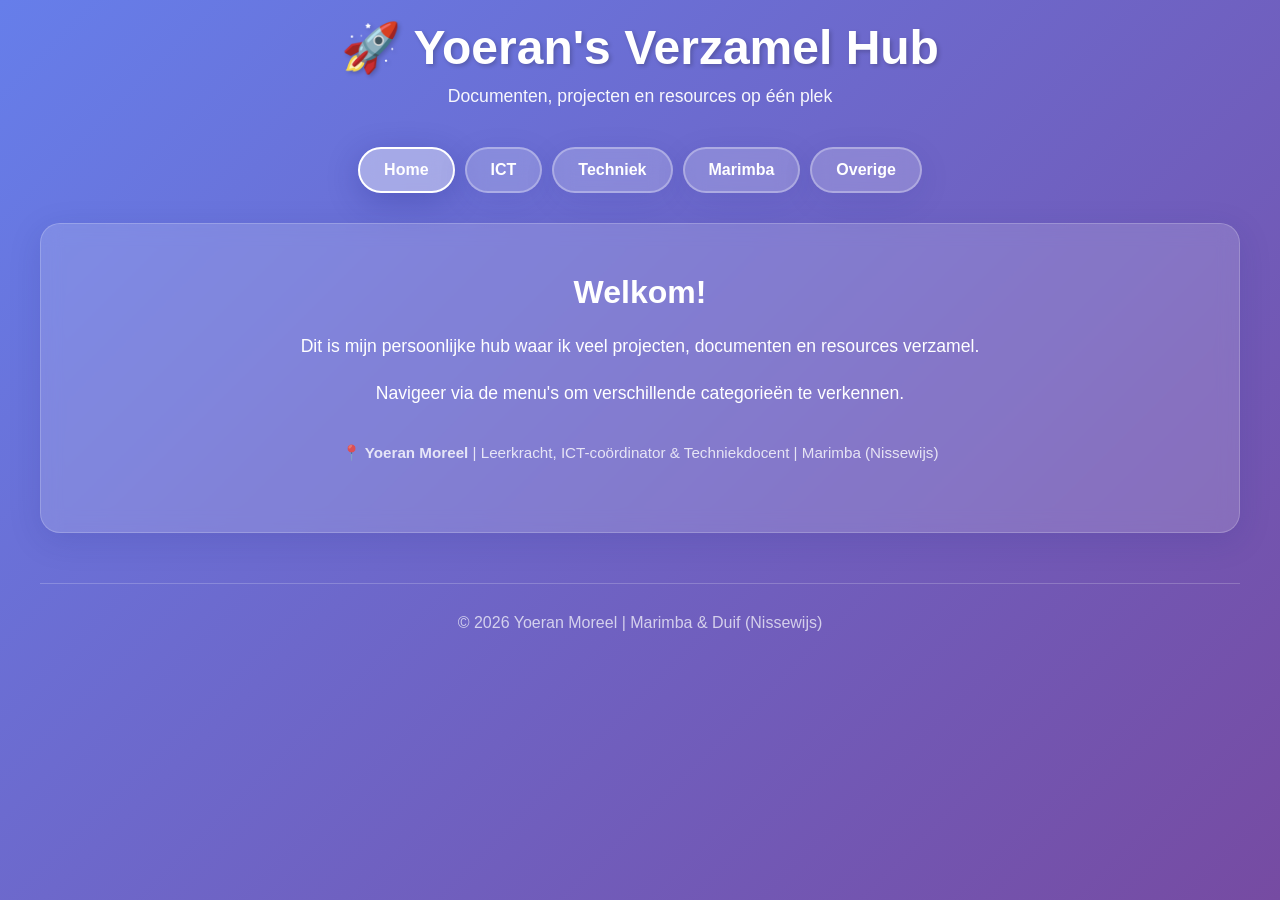
==== commit 6d61430f: "Update index.html" ====
--- a/index.html
+++ b/index.html
@@ -328,10 +328,10 @@
         <div id="home" class="section active">
             <div class="home-content">
                 <h2>Welkom!</h2>
-                <p>Dit is mijn persoonlijke hub waar ik alle projecten, documenten en resources verzamel.</p>
+                <p>Dit is mijn persoonlijke hub waar ik veel projecten, documenten en resources verzamel.</p>
                 <p>Navigeer via de menu's om verschillende categorieën te verkennen.</p>
                 <p style="margin-top: 30px; font-size: 0.95em; opacity: 0.8;">
-                    📍 <strong>Yoeran Moreel</strong> | ICT-coördinator & Techniekdocent | Marimba / Duif (Nissewijs)
+                    📍 <strong>Yoeran Moreel</strong> | Leerkracht, ICT-coördinator & Techniekdocent | Marimba (Nissewijs)
                 </p>
             </div>
         </div>
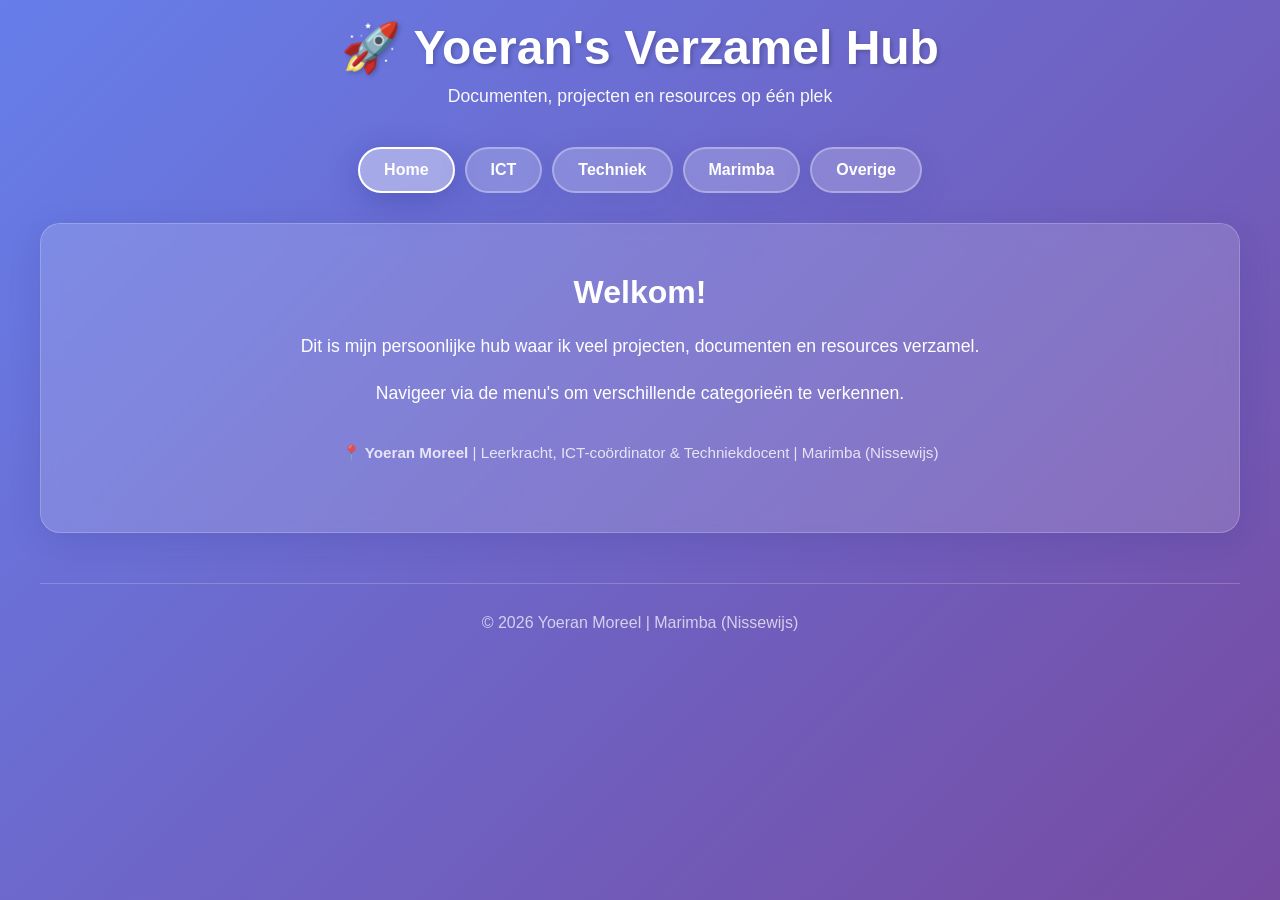
==== commit dabb0dd8: "Update index.html "Duif" uit footer" ====
--- a/index.html
+++ b/index.html
@@ -492,7 +492,7 @@
 
         <!-- FOOTER -->
         <footer>
-            <p>© 2026 Yoeran Moreel | Marimba & Duif (Nissewijs)</p>
+            <p>© 2026 Yoeran Moreel | Marimba (Nissewijs)</p>
         </footer>
     </div>
 
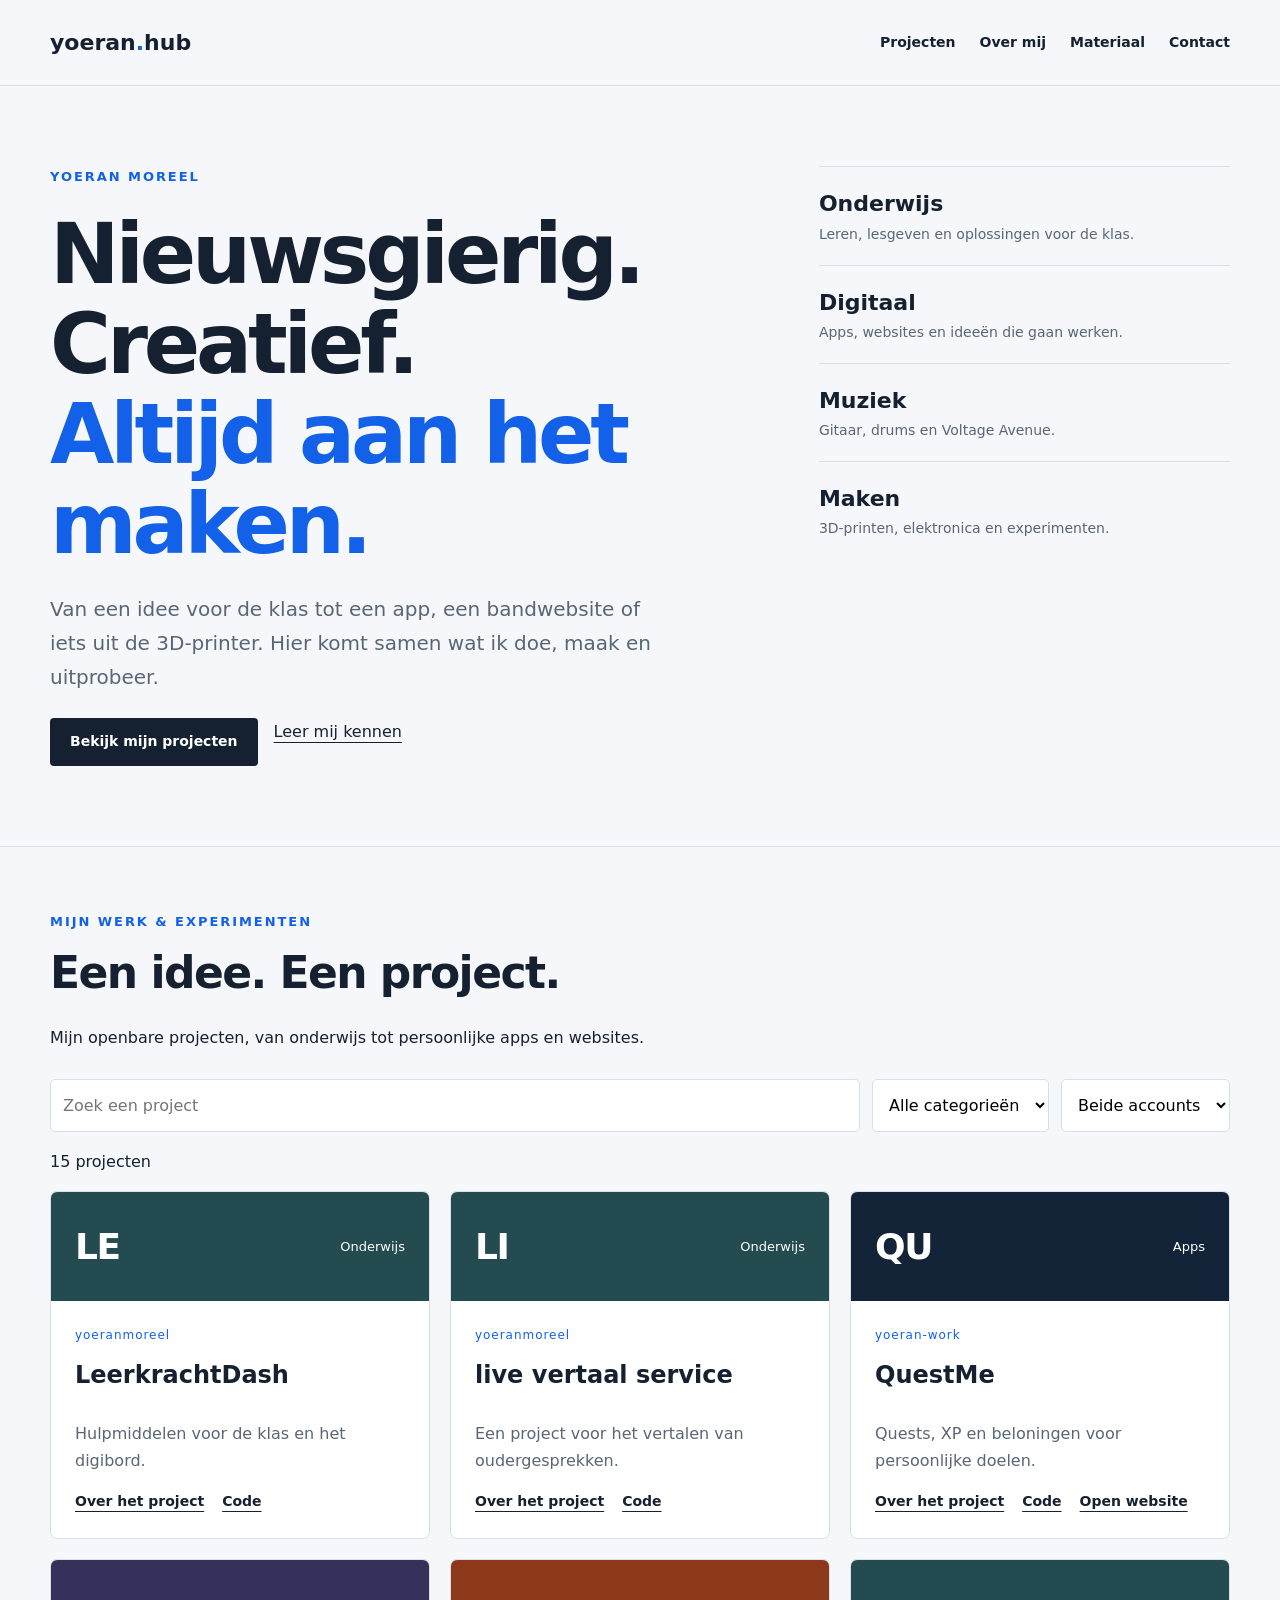
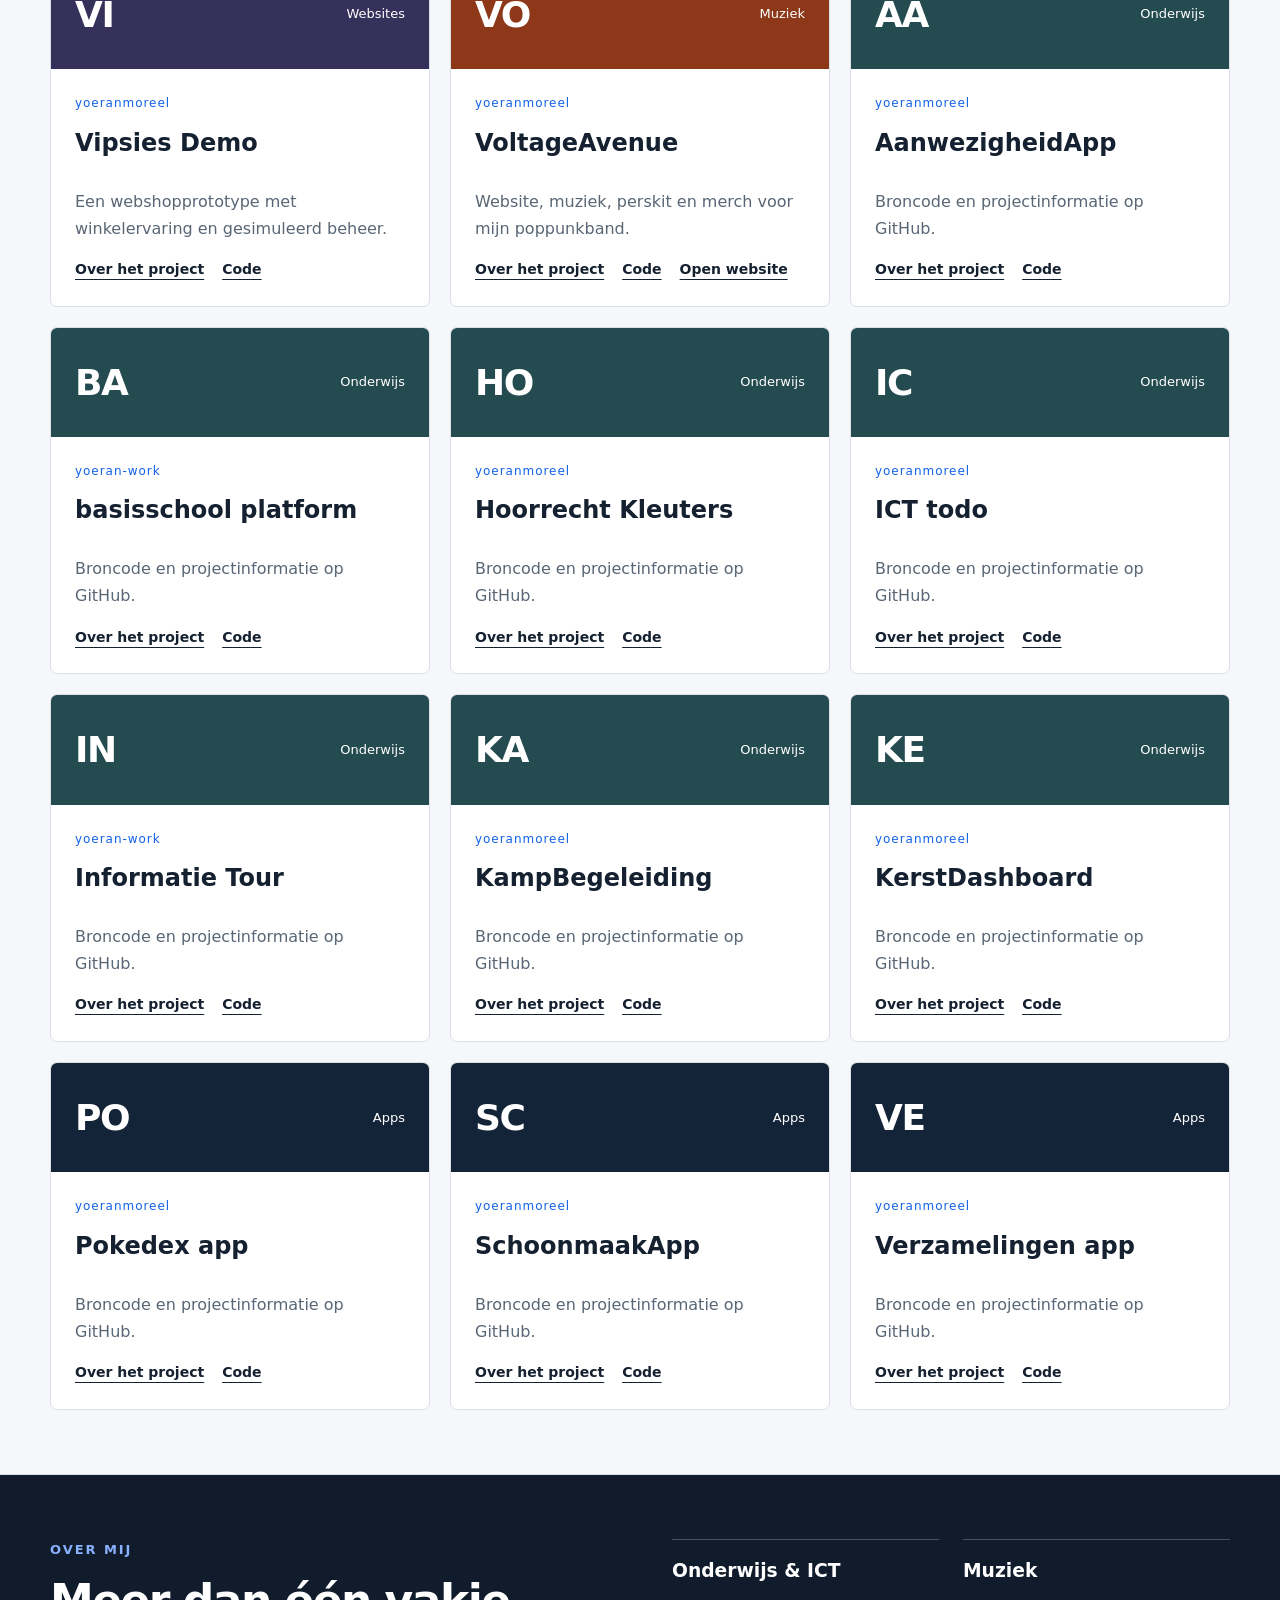
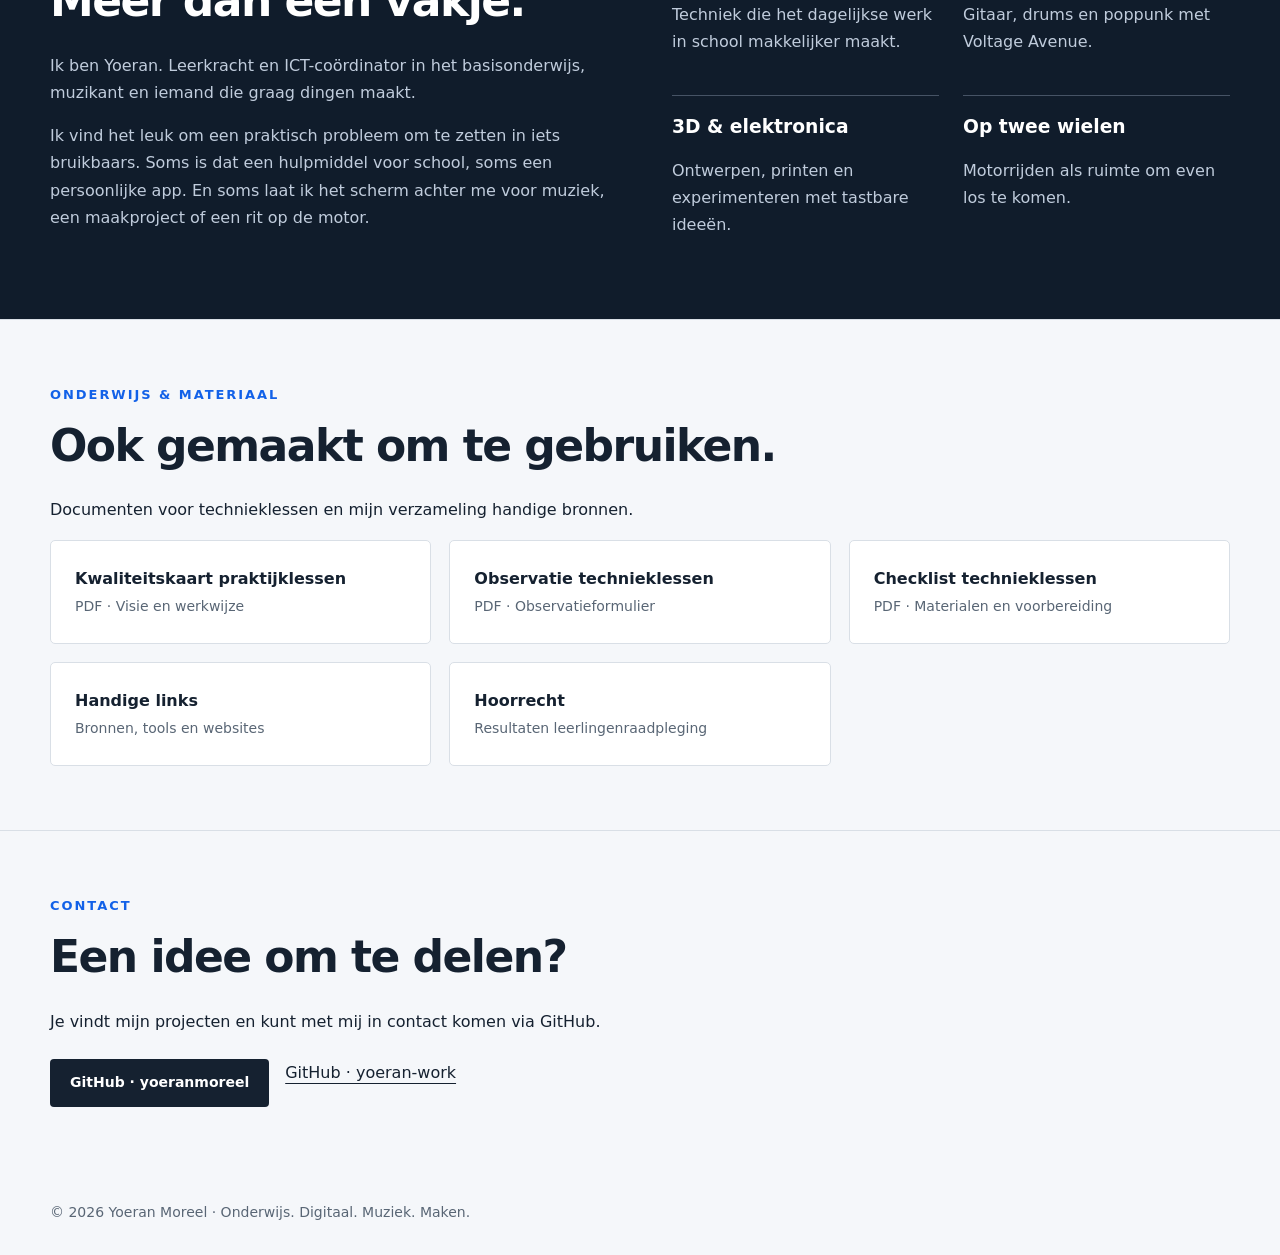
==== commit 403899db: "Redesign Yoeran-hub as personal portfolio across both GitHub accounts" ====
--- a/index.html
+++ b/index.html
@@ -1,562 +1 @@
-<!DOCTYPE html>
-<html lang="nl">
-<head>
-    <meta charset="UTF-8">
-    <meta name="viewport" content="width=device-width, initial-scale=1.0">
-    <title>Yoeran's Verzamel Hub</title>
-    <style>
-        * {
-            margin: 0;
-            padding: 0;
-            box-sizing: border-box;
-        }
-
-        body {
-            font-family: 'Segoe UI', Tahoma, Geneva, Verdana, sans-serif;
-            background: linear-gradient(135deg, #667eea 0%, #764ba2 100%);
-            min-height: 100vh;
-            padding: 20px;
-            color: #333;
-        }
-
-        .container {
-            max-width: 1200px;
-            margin: 0 auto;
-        }
-
-        /* HEADER & NAV */
-        header {
-            text-align: center;
-            color: white;
-            margin-bottom: 40px;
-            animation: slideDown 0.6s ease-out;
-        }
-
-        h1 {
-            font-size: 3em;
-            margin-bottom: 10px;
-            text-shadow: 2px 2px 4px rgba(0,0,0,0.2);
-        }
-
-        .subtitle {
-            font-size: 1.1em;
-            opacity: 0.95;
-            margin-bottom: 30px;
-        }
-
-        /* TAB NAVIGATION */
-        .nav-tabs {
-            display: flex;
-            gap: 10px;
-            margin-bottom: 30px;
-            flex-wrap: wrap;
-            justify-content: center;
-            animation: slideUp 0.6s ease-out 0.2s both;
-        }
-
-        .nav-btn {
-            background: rgba(255, 255, 255, 0.2);
-            backdrop-filter: blur(10px);
-            border: 2px solid rgba(255, 255, 255, 0.3);
-            color: white;
-            padding: 12px 24px;
-            border-radius: 25px;
-            cursor: pointer;
-            font-size: 1em;
-            font-weight: 600;
-            transition: all 0.3s ease;
-            box-shadow: 0 8px 32px 0 rgba(31, 38, 135, 0.1);
-        }
-
-        .nav-btn:hover {
-            background: rgba(255, 255, 255, 0.3);
-            border-color: rgba(255, 255, 255, 0.5);
-            transform: translateY(-2px);
-            box-shadow: 0 12px 40px 0 rgba(31, 38, 135, 0.2);
-        }
-
-        .nav-btn.active {
-            background: rgba(255, 255, 255, 0.4);
-            border-color: white;
-            box-shadow: 0 8px 32px 0 rgba(31, 38, 135, 0.3);
-        }
-
-        /* SECTIONS */
-        .section {
-            display: none;
-            animation: fadeIn 0.5s ease-in;
-        }
-
-        .section.active {
-            display: block;
-        }
-
-        /* CARDS - GLASS MORPHISM */
-        .cards-grid {
-            display: grid;
-            grid-template-columns: repeat(auto-fit, minmax(300px, 1fr));
-            gap: 25px;
-            margin-bottom: 40px;
-        }
-
-        .card {
-            background: rgba(255, 255, 255, 0.15);
-            backdrop-filter: blur(10px);
-            border: 1px solid rgba(255, 255, 255, 0.2);
-            border-radius: 20px;
-            padding: 30px;
-            box-shadow: 0 8px 32px 0 rgba(31, 38, 135, 0.15);
-            transition: all 0.3s ease;
-            animation: cardSlide 0.5s ease-out;
-        }
-
-        .card:hover {
-            background: rgba(255, 255, 255, 0.25);
-            border-color: rgba(255, 255, 255, 0.4);
-            transform: translateY(-8px);
-            box-shadow: 0 15px 45px 0 rgba(31, 38, 135, 0.25);
-        }
-
-        .card h3 {
-            color: white;
-            margin-bottom: 15px;
-            font-size: 1.4em;
-        }
-
-        .card p {
-            color: rgba(255, 255, 255, 0.85);
-            margin-bottom: 20px;
-            font-size: 0.95em;
-            line-height: 1.5;
-        }
-
-        .card-buttons {
-            display: flex;
-            gap: 10px;
-            flex-wrap: wrap;
-        }
-
-        .btn {
-            flex: 1;
-            min-width: 120px;
-            padding: 10px 20px;
-            border: none;
-            border-radius: 12px;
-            font-weight: 600;
-            cursor: pointer;
-            transition: all 0.3s ease;
-            font-size: 0.9em;
-            text-decoration: none;
-            display: inline-block;
-            text-align: center;
-        }
-
-        .btn-view {
-            background: rgba(255, 255, 255, 0.3);
-            color: white;
-            border: 1px solid rgba(255, 255, 255, 0.5);
-        }
-
-        .btn-view:hover {
-            background: rgba(255, 255, 255, 0.5);
-        }
-
-        .btn-link {
-            background: linear-gradient(135deg, #667eea 0%, #764ba2 100%);
-            color: white;
-            border: none;
-        }
-
-        .btn-link:hover {
-            transform: translateY(-2px);
-            box-shadow: 0 8px 20px rgba(0,0,0,0.2);
-        }
-
-        .btn-placeholder {
-            background: rgba(255, 200, 100, 0.3);
-            color: white;
-            border: 2px dashed rgba(255, 200, 100, 0.6);
-        }
-
-        .btn-placeholder:hover {
-            background: rgba(255, 200, 100, 0.4);
-        }
-
-        /* PDF & DOCUMENT VIEWERS */
-        .viewer-container {
-            background: white;
-            border-radius: 15px;
-            padding: 20px;
-            margin: 30px 0;
-            box-shadow: 0 8px 32px rgba(0,0,0,0.1);
-        }
-
-        .viewer-container h2 {
-            margin-bottom: 20px;
-            color: #333;
-        }
-
-        .pdf-viewer, .iframe-viewer {
-            width: 100%;
-            height: 700px;
-            border: 1px solid #ddd;
-            border-radius: 10px;
-        }
-
-        /* ANIMATIONS */
-        @keyframes slideDown {
-            from {
-                opacity: 0;
-                transform: translateY(-30px);
-            }
-            to {
-                opacity: 1;
-                transform: translateY(0);
-            }
-        }
-
-        @keyframes slideUp {
-            from {
-                opacity: 0;
-                transform: translateY(30px);
-            }
-            to {
-                opacity: 1;
-                transform: translateY(0);
-            }
-        }
-
-        @keyframes fadeIn {
-            from {
-                opacity: 0;
-            }
-            to {
-                opacity: 1;
-            }
-        }
-
-        @keyframes cardSlide {
-            from {
-                opacity: 0;
-                transform: translateY(20px);
-            }
-            to {
-                opacity: 1;
-                transform: translateY(0);
-            }
-        }
-
-        /* HOME SECTION */
-        .home-content {
-            background: rgba(255, 255, 255, 0.15);
-            backdrop-filter: blur(10px);
-            border: 1px solid rgba(255, 255, 255, 0.2);
-            border-radius: 20px;
-            padding: 50px;
-            color: white;
-            text-align: center;
-            box-shadow: 0 8px 32px 0 rgba(31, 38, 135, 0.15);
-        }
-
-        .home-content h2 {
-            font-size: 2em;
-            margin-bottom: 20px;
-        }
-
-        .home-content p {
-            font-size: 1.1em;
-            line-height: 1.8;
-            margin-bottom: 15px;
-        }
-
-        /* FOOTER */
-        footer {
-            text-align: center;
-            color: rgba(255, 255, 255, 0.7);
-            margin-top: 50px;
-            padding-top: 30px;
-            border-top: 1px solid rgba(255, 255, 255, 0.2);
-        }
-
-        /* RESPONSIVE */
-        @media (max-width: 768px) {
-            h1 {
-                font-size: 2em;
-            }
-
-            .cards-grid {
-                grid-template-columns: 1fr;
-            }
-
-            .nav-tabs {
-                gap: 8px;
-            }
-
-            .nav-btn {
-                padding: 10px 16px;
-                font-size: 0.9em;
-            }
-
-            .pdf-viewer, .iframe-viewer {
-                height: 500px;
-            }
-
-            .home-content {
-                padding: 30px;
-            }
-        }
-    </style>
-</head>
-<body>
-    <div class="container">
-        <!-- HEADER -->
-        <header>
-            <h1>🚀 Yoeran's Verzamel Hub</h1>
-            <p class="subtitle">Documenten, projecten en resources op één plek</p>
-        </header>
-
-        <!-- NAVIGATION -->
-        <div class="nav-tabs">
-            <button class="nav-btn active" onclick="showSection('home')">Home</button>
-            <button class="nav-btn" onclick="showSection('ict')">ICT</button>
-            <button class="nav-btn" onclick="showSection('techniek')">Techniek</button>
-            <button class="nav-btn" onclick="showSection('marimba')">Marimba</button>
-            <button class="nav-btn" onclick="showSection('overige')">Overige</button>
-        </div>
-
-        <!-- ===== HOME SECTION ===== -->
-        <div id="home" class="section active">
-            <div class="home-content">
-                <h2>Welkom!</h2>
-                <p>Dit is mijn persoonlijke hub waar ik veel projecten, documenten en resources verzamel.</p>
-                <p>Navigeer via de menu's om verschillende categorieën te verkennen.</p>
-                <p style="margin-top: 30px; font-size: 0.95em; opacity: 0.8;">
-                    📍 <strong>Yoeran Moreel</strong> | Leerkracht, ICT-coördinator & Techniekdocent | Marimba (Nissewijs)
-                </p>
-            </div>
-        </div>
-
-        <!-- ===== ICT SECTION ===== -->
-        <div id="ict" class="section">
-            <div class="cards-grid">
-                <!-- Kwaliteitskalender -->
-                <div class="card">
-                    <h3>📅 ICT-Kwaliteitskalender</h3>
-                    <p>Structurele planning van alle ICT-werkzaamheden gedurende het schooljaar. Inclusief onderhouds- en evaluatiemomenten.</p>
-                    <div class="card-buttons">
-                        <button class="btn btn-view" onclick="viewDocument('ict-kalender')">View Online</button>
-                    </div>
-                </div>
-
-                <!-- Jaarplan -->
-                <div class="card">
-                    <h3>📊 ICT-Jaarplan</h3>
-                    <p>Volledig jaarplan met maandelijkse planning, between-vakantie periode planning en samenvattende tabel.</p>
-                    <div class="card-buttons">
-                        <button class="btn btn-view" onclick="viewDocument('ict-jaarplan')">View Online</button>
-                    </div>
-                </div>
-
-                <!-- Handleidingen -->
-                <div class="card">
-                    <h3>📖 Handleidingen</h3>
-                    <p>Verzameling van handleidingen, richtlijnen en best practices voor ICT-procedures.</p>
-                    <div class="card-buttons">
-                        <a href="handleidingen.html" class="btn btn-link">Ga naar pagina</a>
-                    </div>
-                </div>
-            </div>
-        </div>
-
-        <!-- ===== TECHNIEK SECTION ===== -->
-        <div id="techniek" class="section">
-            <div class="cards-grid">
-                <!-- POVO Plan -->
-                <div class="card">
-                    <h3>🔧 POVO Techniek Plan</h3>
-                    <p>Uitgebreid implementatieplan voor techniek als doorlopende leerlijn PO-VO, inclusief uitrolstrategie naar andere scholen.</p>
-                    <div class="card-buttons">
-                        <button class="btn btn-view" onclick="viewDocument('povo-plan')">View Online</button>
-                    </div>
-                </div>
-
-                <!-- Kwaliteitskaart -->
-                <div class="card">
-                    <h3>✓ Kwaliteitskaart Praktijklessen</h3>
-                    <p>Gedetailleerde kwaliteitskaart met visie, doelgroep, werkwijze en inhoud van de technieklessen.</p>
-                    <div class="card-buttons">
-                        <button class="btn btn-view" onclick="viewDocument('kwaliteitskaart')">View Online</button>
-                    </div>
-                </div>
-
-                <!-- Observatieformulier -->
-                <div class="card">
-                    <h3>👁️ Observatieformulier</h3>
-                    <p>Observatieformat voor beoordeling van vaardigheden en werkhouding, met ondersteuning voor uitstroomadvies.</p>
-                    <div class="card-buttons">
-                        <button class="btn btn-view" onclick="viewDocument('observatie')">View Online</button>
-                    </div>
-                </div>
-
-                <!-- Checklist Materialen -->
-                <div class="card">
-                    <h3>✅ Checklist Materialen</h3>
-                    <p>Volledige checklist van alle benodigde materialen, verbindingen en gereedschappen.</p>
-                    <div class="card-buttons">
-                        <button class="btn btn-view" onclick="viewDocument('checklist')">View Online</button>
-                    </div>
-                </div>
-
-                <!-- Lessen -->
-                <div class="card">
-                    <h3>📚 Lessenbank</h3>
-                    <p>Verzameling van lesopzetten, lesmateriaal en werkbladen voor technieklessen.</p>
-                    <div class="card-buttons">
-                        <a href="lessen.html" class="btn btn-link">Ga naar pagina</a>
-                    </div>
-                </div>
-            </div>
-        </div>
-
-        <!-- ===== MARIMBA SECTION ===== -->
-        <div id="marimba" class="section">
-            <div class="cards-grid">
-                <!-- Placeholder 1 -->
-                <div class="card">
-                    <h3>📌 Project 1</h3>
-                    <p>Beschrijving van Marimba-specifiek project 1 komt hier.</p>
-                    <div class="card-buttons">
-                        <button class="btn btn-placeholder" onclick="alert('Placeholder - voeg content toe!')">View (Placeholder)</button>
-                    </div>
-                </div>
-
-                <!-- Placeholder 2 -->
-                <div class="card">
-                    <h3>📌 Project 2</h3>
-                    <p>Beschrijving van Marimba-specifiek project 2 komt hier.</p>
-                    <div class="card-buttons">
-                        <button class="btn btn-placeholder" onclick="alert('Placeholder - voeg content toe!')">View (Placeholder)</button>
-                    </div>
-                </div>
-
-                <!-- Placeholder 3 -->
-                <div class="card">
-                    <h3>📌 Project 3</h3>
-                    <p>Beschrijving van Marimba-specifiek project 3 komt hier.</p>
-                    <div class="card-buttons">
-                        <button class="btn btn-placeholder" onclick="alert('Placeholder - voeg content toe!')">View (Placeholder)</button>
-                    </div>
-                </div>
-
-                <!-- Hoorrecht Website -->
-                <div class="card">
-                    <h3>🌐 Hoorrecht Website</h3>
-                    <p>Interactieve website over hoorrecht in het onderwijs met uitlegvideo's en resources.</p>
-                    <div class="card-buttons">
-                        <a href="hoorrecht.html" class="btn btn-link" target="_blank">Ga naar site</a>
-                    </div>
-                </div>
-            </div>
-        </div>
-
-        <!-- ===== OVERIGE SECTION ===== -->
-        <div id="overige" class="section">
-            <div class="cards-grid">
-                <!-- Handige Links -->
-                <div class="card">
-                    <h3>🔗 Handige Links</h3>
-                    <p>Verzameling van nuttige links naar websites, tools en resources.</p>
-                    <div class="card-buttons">
-                        <a href="handige-links.html" class="btn btn-link">Ga naar pagina</a>
-                    </div>
-                </div>
-
-                <!-- Placeholder -->
-                <div class="card">
-                    <h3>📌 Overig Project</h3>
-                    <p>Beschrijving van overig project of document.</p>
-                    <div class="card-buttons">
-                        <button class="btn btn-placeholder" onclick="alert('Placeholder - voeg content toe!')">View (Placeholder)</button>
-                    </div>
-                </div>
-            </div>
-        </div>
-
-        <!-- DOCUMENT VIEWERS -->
-        <div id="viewer-modal" style="display:none;">
-            <div class="viewer-container">
-                <button class="btn btn-view" onclick="closeViewer()" style="margin-bottom: 15px;">← Terug</button>
-                <div id="viewer-content"></div>
-            </div>
-        </div>
-
-        <!-- FOOTER -->
-        <footer>
-            <p>© 2026 Yoeran Moreel | Marimba (Nissewijs)</p>
-        </footer>
-    </div>
-
-    <script>
-        // TAB NAVIGATION
-        function showSection(sectionId) {
-            // Hide all sections
-            const sections = document.querySelectorAll('.section');
-            sections.forEach(section => section.classList.remove('active'));
-
-            // Remove active class from all buttons
-            const buttons = document.querySelectorAll('.nav-btn');
-            buttons.forEach(button => button.classList.remove('active'));
-
-            // Show selected section
-            document.getElementById(sectionId).classList.add('active');
-
-            // Add active class to clicked button
-            event.target.classList.add('active');
-
-            // Close viewer if open
-            closeViewer();
-
-            // Scroll to top
-            window.scrollTo(0, 0);
-        }
-
-        // DOCUMENT VIEWER
-        function viewDocument(docType) {
-            const viewer = document.getElementById('viewer-modal');
-            const content = document.getElementById('viewer-content');
-
-            // Here you'll add the actual document content or embed
-            // For now, showing placeholder structure
-            switch(docType) {
-                case 'ict-kalender':
-                    content.innerHTML = '<h2>ICT-Kwaliteitskalender 2025-2026</h2><p>[Document wordt hier weergegeven]</p><p>Je kunt hier je Word-document embedden met een PDF viewer of iFrame.</p>';
-                    break;
-                case 'ict-jaarplan':
-                    content.innerHTML = '<h2>ICT-Jaarplan</h2><p>[Document wordt hier weergegeven]</p><p>Je kunt hier je Excel of Word document embedden.</p>';
-                    break;
-                case 'povo-plan':
-                    content.innerHTML = '<h2>POVO Techniek Implementatieplan</h2><p>[Document wordt hier weergegeven]</p><p>Je kunt hier je Word-document embedden.</p>';
-                    break;
-                case 'kwaliteitskaart':
-                    content.innerHTML = '<h2>Kwaliteitskaart Praktijklessen</h2><p>[Document wordt hier weergegeven]</p>';
-                    break;
-                case 'observatie':
-                    content.innerHTML = '<h2>Observatieformulier Technieklessen</h2><p>[Document wordt hier weergegeven - PDF viewer]</p>';
-                    break;
-                case 'checklist':
-                    content.innerHTML = '<h2>Checklist Materialen</h2><p>[Document wordt hier weergegeven - PDF viewer]</p>';
-                    break;
-                default:
-                    content.innerHTML = '<h2>Document</h2><p>Document viewer</p>';
-            }
-
-            viewer.style.display = 'block';
-            window.scrollTo(0, 0);
-        }
-
-        function closeViewer() {
-            document.getElementById('viewer-modal').style.display = 'none';
-        }
-    </script>
-</body>
-</html>
+<!doctype html><html lang="nl"><head><meta charset="utf-8"><meta name="viewport" content="width=device-width,initial-scale=1"><meta name="description" content="Yoeran Moreel: onderwijs, digitale projecten, muziek en maken."><link rel="stylesheet" href="assets/hub.css"><link rel="icon" href="assets/favicon.svg" type="image/svg+xml"><title>Yoeran Moreel — Yoeran-hub</title></head><body><a class="skip" href="#main">Naar inhoud</a><header><div class="wrap nav"><a href="index.html" class="brand">yoeran<span>.</span>hub</a><nav aria-label="Hoofdnavigatie"><a href="index.html#projecten">Projecten</a><a href="index.html#over">Over mij</a><a href="index.html#materiaal">Materiaal</a><a href="index.html#contact">Contact</a></nav></div></header><main id="main"><div class="wrap hero"><div><div class="eyebrow">Yoeran Moreel</div><h1>Nieuwsgierig.<br>Creatief.<br><span>Altijd aan het maken.</span></h1><p class="intro">Van een idee voor de klas tot een app, een bandwebsite of iets uit de 3D-printer. Hier komt samen wat ik doe, maak en uitprobeer.</p><div class="actions"><a class="button" href="#projecten">Bekijk mijn projecten</a><a href="#over">Leer mij kennen</a></div></div><aside aria-label="Mijn facetten"><div class="facet"><b>Onderwijs</b><small>Leren, lesgeven en oplossingen voor de klas.</small></div><div class="facet"><b>Digitaal</b><small>Apps, websites en ideeën die gaan werken.</small></div><div class="facet"><b>Muziek</b><small>Gitaar, drums en Voltage Avenue.</small></div><div class="facet"><b>Maken</b><small>3D-printen, elektronica en experimenten.</small></div></aside></div><section id="projecten"><div class="wrap"><div class="eyebrow">Mijn werk & experimenten</div><h2>Een idee. Een project.</h2><p>Mijn openbare projecten, van onderwijs tot persoonlijke apps en websites.</p><div class="controls"><input id="search" type="search" aria-label="Zoek projecten" placeholder="Zoek een project"><select id="category" aria-label="Categorie"><option value="">Alle categorieën</option><option>Onderwijs</option><option>Apps</option><option>Websites</option><option>Muziek</option></select><select id="account" aria-label="GitHub-account"><option value="">Beide accounts</option><option>yoeranmoreel</option><option>yoeran-work</option></select></div><p id="count" aria-live="polite"></p><div id="projects" class="grid"></div><noscript><p>Bekijk mijn projecten op <a href="https://github.com/yoeranmoreel">yoeranmoreel</a> en <a href="https://github.com/yoeran-work">yoeran-work</a>. Schakel JavaScript in voor de galerij.</p></noscript></div></section><section id="over" class="about"><div class="wrap cols"><div><div class="eyebrow">Over mij</div><h2>Meer dan één vakje.</h2><p>Ik ben Yoeran. Leerkracht en ICT-coördinator in het basisonderwijs, muzikant en iemand die graag dingen maakt.</p><p>Ik vind het leuk om een praktisch probleem om te zetten in iets bruikbaars. Soms is dat een hulpmiddel voor school, soms een persoonlijke app. En soms laat ik het scherm achter me voor muziek, een maakproject of een rit op de motor.</p></div><div class="interests"><article><h3>Onderwijs & ICT</h3><p>Techniek die het dagelijkse werk in school makkelijker maakt.</p></article><article><h3>Muziek</h3><p>Gitaar, drums en poppunk met Voltage Avenue.</p></article><article><h3>3D & elektronica</h3><p>Ontwerpen, printen en experimenteren met tastbare ideeën.</p></article><article><h3>Op twee wielen</h3><p>Motorrijden als ruimte om even los te komen.</p></article></div></div></section><section id="materiaal"><div class="wrap"><div class="eyebrow">Onderwijs & materiaal</div><h2>Ook gemaakt om te gebruiken.</h2><p>Documenten voor technieklessen en mijn verzameling handige bronnen.</p><div class="resources"><a class="resource" href="documents/Techniek/kwaliteitskaart-praktijklessen.pdf"><b>Kwaliteitskaart praktijklessen</b><small>PDF · Visie en werkwijze</small></a><a class="resource" href="documents/Techniek/observatie-technieklessen.pdf"><b>Observatie technieklessen</b><small>PDF · Observatieformulier</small></a><a class="resource" href="documents/Techniek/checklist-technieklessen.pdf"><b>Checklist technieklessen</b><small>PDF · Materialen en voorbereiding</small></a><a class="resource" href="handige-links.html"><b>Handige links</b><small>Bronnen, tools en websites</small></a><a class="resource" href="hoorrecht.html"><b>Hoorrecht</b><small>Resultaten leerlingenraadpleging</small></a></div></div></section><section id="contact"><div class="wrap"><div class="eyebrow">Contact</div><h2>Een idee om te delen?</h2><p>Je vindt mijn projecten en kunt met mij in contact komen via GitHub.</p><div class="actions"><a class="button" href="https://github.com/yoeranmoreel">GitHub · yoeranmoreel</a><a href="https://github.com/yoeran-work">GitHub · yoeran-work</a></div></div></section></main><footer class="wrap">© 2026 Yoeran Moreel · Onderwijs. Digitaal. Muziek. Maken.</footer><script src="assets/projects.js"></script><script src="assets/hub.js"></script></body></html>
--- a/assets/hub.css
+++ b/assets/hub.css
@@ -0,0 +1 @@
+:root{--ink:#152130;--muted:#596675;--accent:#1261e8;--line:#d9dfe6}*{box-sizing:border-box}html{scroll-behavior:smooth}body{margin:0;font:16px/1.7 system-ui,-apple-system,sans-serif;color:var(--ink);background:#f5f7fa}a{color:inherit;text-underline-offset:5px}a:focus-visible,button:focus-visible,input:focus-visible,select:focus-visible{outline:3px solid var(--accent);outline-offset:4px}.wrap{width:min(1180px,calc(100% - 48px));margin:auto}header{border-bottom:1px solid var(--line)}.nav{display:flex;justify-content:space-between;gap:24px;align-items:center;padding:24px 0}.brand{font-size:22px;font-weight:800;text-decoration:none}.brand span{color:var(--accent)}nav{display:flex;flex-wrap:wrap;gap:24px}nav a{font-size:14px;text-decoration:none;font-weight:650}.hero{display:grid;grid-template-columns:1.7fr 1fr;gap:70px;padding:80px 0}.eyebrow{text-transform:uppercase;letter-spacing:.15em;font-size:13px;font-weight:700;color:var(--accent)}h1{font-size:clamp(46px,6.5vw,84px);line-height:1.08;letter-spacing:-.05em;margin:22px 0}h1 span{color:var(--accent)}.intro{font-size:20px;color:var(--muted);max-width:620px}.button{display:inline-block;padding:12px 20px;border-radius:4px;background:var(--ink);color:white;text-decoration:none;font-size:14px;font-weight:650}.actions{display:flex;flex-wrap:wrap;gap:16px;margin-top:24px}.facet{padding:18px 0;border-top:1px solid var(--line)}.facet b{font-size:22px}.facet small{display:block;color:var(--muted);font-size:14px}section{padding:64px 0;border-top:1px solid var(--line)}h2{font-size:clamp(30px,4vw,44px);line-height:1.2;letter-spacing:-.035em;margin:14px 0 24px}h3{line-height:1.25}.controls{display:flex;flex-wrap:wrap;gap:12px;margin:28px 0 12px}input,select{font:inherit;background:white;border:1px solid var(--line);padding:12px;border-radius:5px}input{flex:1;min-width:180px}.grid{display:grid;grid-template-columns:repeat(3,1fr);gap:20px}.card{border:1px solid var(--line);background:white;border-radius:7px;overflow:hidden;display:flex;flex-direction:column}.art{background:#142438;color:white;padding:24px;display:flex;align-items:center;justify-content:space-between}.art strong{font-size:36px;letter-spacing:-.04em}.art small{font-size:13px}.card[data-category="Onderwijs"] .art{background:#244b50}.card[data-category="Muziek"] .art{background:#8c3819}.card[data-category="Websites"] .art{background:#36315b}.body{padding:24px;display:flex;flex:1;flex-direction:column}.body h3{font-size:24px;margin:14px 0}.body p{color:var(--muted)}.meta{font-size:12px;letter-spacing:.08em;color:var(--accent)}.links{display:flex;gap:18px;flex-wrap:wrap;font-size:14px;font-weight:650;margin-top:auto}.about{background:#101c2b;color:white}.about .eyebrow{color:#89b1ff}.about p{color:#c0ccdc}.cols{display:grid;grid-template-columns:1fr 1fr;gap:64px}.interests{display:grid;grid-template-columns:1fr 1fr;gap:24px}.interests article{border-top:1px solid #465365}.resources{display:grid;grid-template-columns:repeat(3,1fr);gap:18px}.resource{padding:24px;border:1px solid var(--line);background:white;text-decoration:none;border-radius:5px}.resource b{display:block}.resource small{font-size:14px;color:var(--muted)}footer{padding:30px 0;color:var(--muted);font-size:14px}.detail{padding:64px 0;max-width:800px}.empty{grid-column:1/-1}.skip{position:absolute;top:-60px}.skip:focus{top:10px;background:white;padding:8px;z-index:10}@media(max-width:900px){.grid{grid-template-columns:1fr 1fr}.hero{gap:30px}.cols{gap:30px}}@media(max-width:640px){.wrap{width:calc(100% - 32px)}.nav{align-items:start;flex-direction:column;gap:12px}nav{gap:18px}.hero,.cols,.grid,.resources{grid-template-columns:1fr}.hero{padding:40px 0}.intro{font-size:18px}section{padding:40px 0}.controls>*{width:100%;min-width:0}h1{font-size:48px}}@media(prefers-reduced-motion:reduce){html{scroll-behavior:auto}}
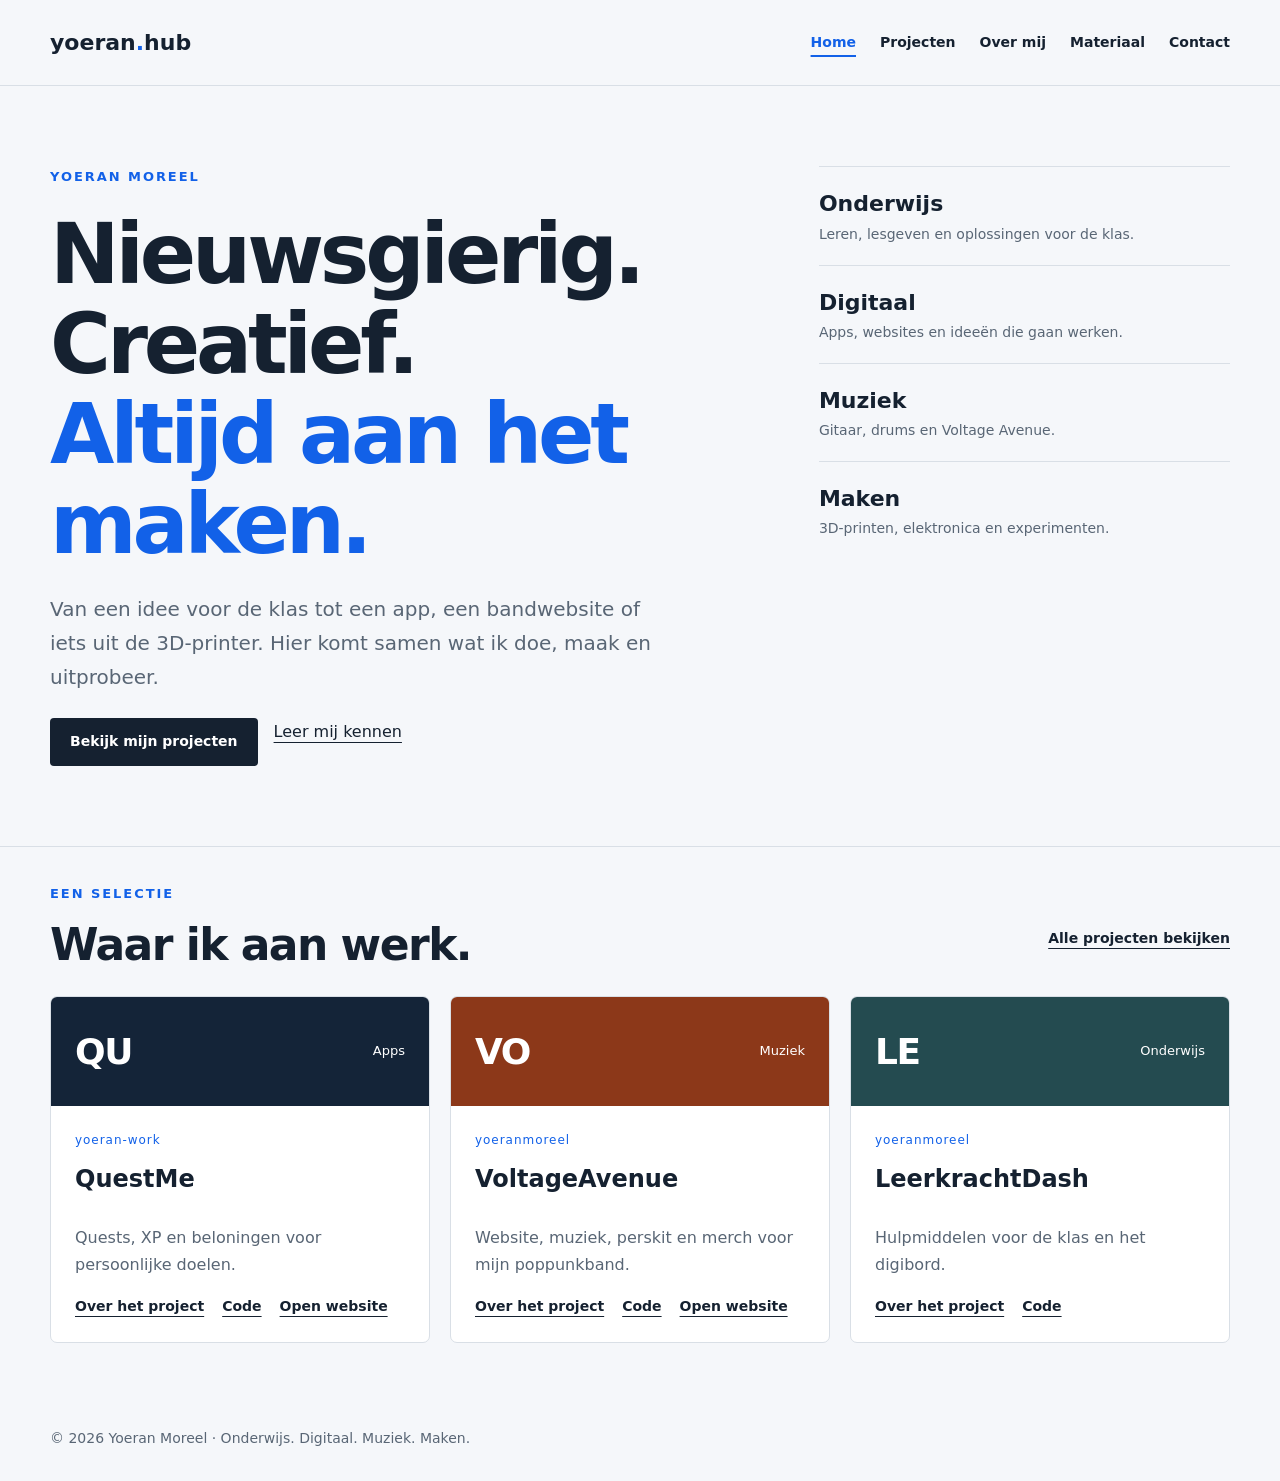
==== commit 5f2866ab: "Split portfolio into separate pages with compact featured homepage" ====
--- a/index.html
+++ b/index.html
@@ -1 +1 @@
-<!doctype html><html lang="nl"><head><meta charset="utf-8"><meta name="viewport" content="width=device-width,initial-scale=1"><meta name="description" content="Yoeran Moreel: onderwijs, digitale projecten, muziek en maken."><link rel="stylesheet" href="assets/hub.css"><link rel="icon" href="assets/favicon.svg" type="image/svg+xml"><title>Yoeran Moreel — Yoeran-hub</title></head><body><a class="skip" href="#main">Naar inhoud</a><header><div class="wrap nav"><a href="index.html" class="brand">yoeran<span>.</span>hub</a><nav aria-label="Hoofdnavigatie"><a href="index.html#projecten">Projecten</a><a href="index.html#over">Over mij</a><a href="index.html#materiaal">Materiaal</a><a href="index.html#contact">Contact</a></nav></div></header><main id="main"><div class="wrap hero"><div><div class="eyebrow">Yoeran Moreel</div><h1>Nieuwsgierig.<br>Creatief.<br><span>Altijd aan het maken.</span></h1><p class="intro">Van een idee voor de klas tot een app, een bandwebsite of iets uit de 3D-printer. Hier komt samen wat ik doe, maak en uitprobeer.</p><div class="actions"><a class="button" href="#projecten">Bekijk mijn projecten</a><a href="#over">Leer mij kennen</a></div></div><aside aria-label="Mijn facetten"><div class="facet"><b>Onderwijs</b><small>Leren, lesgeven en oplossingen voor de klas.</small></div><div class="facet"><b>Digitaal</b><small>Apps, websites en ideeën die gaan werken.</small></div><div class="facet"><b>Muziek</b><small>Gitaar, drums en Voltage Avenue.</small></div><div class="facet"><b>Maken</b><small>3D-printen, elektronica en experimenten.</small></div></aside></div><section id="projecten"><div class="wrap"><div class="eyebrow">Mijn werk & experimenten</div><h2>Een idee. Een project.</h2><p>Mijn openbare projecten, van onderwijs tot persoonlijke apps en websites.</p><div class="controls"><input id="search" type="search" aria-label="Zoek projecten" placeholder="Zoek een project"><select id="category" aria-label="Categorie"><option value="">Alle categorieën</option><option>Onderwijs</option><option>Apps</option><option>Websites</option><option>Muziek</option></select><select id="account" aria-label="GitHub-account"><option value="">Beide accounts</option><option>yoeranmoreel</option><option>yoeran-work</option></select></div><p id="count" aria-live="polite"></p><div id="projects" class="grid"></div><noscript><p>Bekijk mijn projecten op <a href="https://github.com/yoeranmoreel">yoeranmoreel</a> en <a href="https://github.com/yoeran-work">yoeran-work</a>. Schakel JavaScript in voor de galerij.</p></noscript></div></section><section id="over" class="about"><div class="wrap cols"><div><div class="eyebrow">Over mij</div><h2>Meer dan één vakje.</h2><p>Ik ben Yoeran. Leerkracht en ICT-coördinator in het basisonderwijs, muzikant en iemand die graag dingen maakt.</p><p>Ik vind het leuk om een praktisch probleem om te zetten in iets bruikbaars. Soms is dat een hulpmiddel voor school, soms een persoonlijke app. En soms laat ik het scherm achter me voor muziek, een maakproject of een rit op de motor.</p></div><div class="interests"><article><h3>Onderwijs & ICT</h3><p>Techniek die het dagelijkse werk in school makkelijker maakt.</p></article><article><h3>Muziek</h3><p>Gitaar, drums en poppunk met Voltage Avenue.</p></article><article><h3>3D & elektronica</h3><p>Ontwerpen, printen en experimenteren met tastbare ideeën.</p></article><article><h3>Op twee wielen</h3><p>Motorrijden als ruimte om even los te komen.</p></article></div></div></section><section id="materiaal"><div class="wrap"><div class="eyebrow">Onderwijs & materiaal</div><h2>Ook gemaakt om te gebruiken.</h2><p>Documenten voor technieklessen en mijn verzameling handige bronnen.</p><div class="resources"><a class="resource" href="documents/Techniek/kwaliteitskaart-praktijklessen.pdf"><b>Kwaliteitskaart praktijklessen</b><small>PDF · Visie en werkwijze</small></a><a class="resource" href="documents/Techniek/observatie-technieklessen.pdf"><b>Observatie technieklessen</b><small>PDF · Observatieformulier</small></a><a class="resource" href="documents/Techniek/checklist-technieklessen.pdf"><b>Checklist technieklessen</b><small>PDF · Materialen en voorbereiding</small></a><a class="resource" href="handige-links.html"><b>Handige links</b><small>Bronnen, tools en websites</small></a><a class="resource" href="hoorrecht.html"><b>Hoorrecht</b><small>Resultaten leerlingenraadpleging</small></a></div></div></section><section id="contact"><div class="wrap"><div class="eyebrow">Contact</div><h2>Een idee om te delen?</h2><p>Je vindt mijn projecten en kunt met mij in contact komen via GitHub.</p><div class="actions"><a class="button" href="https://github.com/yoeranmoreel">GitHub · yoeranmoreel</a><a href="https://github.com/yoeran-work">GitHub · yoeran-work</a></div></div></section></main><footer class="wrap">© 2026 Yoeran Moreel · Onderwijs. Digitaal. Muziek. Maken.</footer><script src="assets/projects.js"></script><script src="assets/hub.js"></script></body></html>+<!doctype html><html lang="nl"><head><meta charset="utf-8"><meta name="viewport" content="width=device-width,initial-scale=1"><meta name="description" content="Yoeran Moreel: onderwijs, digitale projecten, muziek en maken."><link rel="stylesheet" href="assets/hub.css"><link rel="icon" href="assets/favicon.svg" type="image/svg+xml"><title>Yoeran Moreel — Yoeran-hub</title></head><body><a class="skip" href="#main">Naar inhoud</a><header><div class="wrap nav"><a href="index.html" class="brand">yoeran<span>.</span>hub</a><nav aria-label="Hoofdnavigatie"><a href="index.html" aria-current="page">Home</a><a href="projecten.html">Projecten</a><a href="over-mij.html">Over mij</a><a href="materiaal.html">Materiaal</a><a href="contact.html">Contact</a></nav></div></header><main id="main"><div class="wrap hero"><div><div class="eyebrow">Yoeran Moreel</div><h1>Nieuwsgierig.<br>Creatief.<br><span>Altijd aan het maken.</span></h1><p class="intro">Van een idee voor de klas tot een app, een bandwebsite of iets uit de 3D-printer. Hier komt samen wat ik doe, maak en uitprobeer.</p><div class="actions"><a class="button" href="projecten.html">Bekijk mijn projecten</a><a href="over-mij.html">Leer mij kennen</a></div></div><aside aria-label="Mijn facetten"><div class="facet"><b>Onderwijs</b><small>Leren, lesgeven en oplossingen voor de klas.</small></div><div class="facet"><b>Digitaal</b><small>Apps, websites en ideeën die gaan werken.</small></div><div class="facet"><b>Muziek</b><small>Gitaar, drums en Voltage Avenue.</small></div><div class="facet"><b>Maken</b><small>3D-printen, elektronica en experimenten.</small></div></aside></div><section class="featured"><div class="wrap"><div class="section-heading"><div><div class="eyebrow">Een selectie</div><h2>Waar ik aan werk.</h2></div><a href="projecten.html">Alle projecten bekijken</a></div><div id="featured" class="grid"></div><noscript><a href="projecten.html">Bekijk de projecten</a></noscript></div></section></main><footer class="wrap">© 2026 Yoeran Moreel · Onderwijs. Digitaal. Muziek. Maken.</footer><script src="assets/projects.js"></script><script src="assets/hub.js"></script></body></html>
--- a/assets/hub.css
+++ b/assets/hub.css
@@ -1 +1,2 @@
-:root{--ink:#152130;--muted:#596675;--accent:#1261e8;--line:#d9dfe6}*{box-sizing:border-box}html{scroll-behavior:smooth}body{margin:0;font:16px/1.7 system-ui,-apple-system,sans-serif;color:var(--ink);background:#f5f7fa}a{color:inherit;text-underline-offset:5px}a:focus-visible,button:focus-visible,input:focus-visible,select:focus-visible{outline:3px solid var(--accent);outline-offset:4px}.wrap{width:min(1180px,calc(100% - 48px));margin:auto}header{border-bottom:1px solid var(--line)}.nav{display:flex;justify-content:space-between;gap:24px;align-items:center;padding:24px 0}.brand{font-size:22px;font-weight:800;text-decoration:none}.brand span{color:var(--accent)}nav{display:flex;flex-wrap:wrap;gap:24px}nav a{font-size:14px;text-decoration:none;font-weight:650}.hero{display:grid;grid-template-columns:1.7fr 1fr;gap:70px;padding:80px 0}.eyebrow{text-transform:uppercase;letter-spacing:.15em;font-size:13px;font-weight:700;color:var(--accent)}h1{font-size:clamp(46px,6.5vw,84px);line-height:1.08;letter-spacing:-.05em;margin:22px 0}h1 span{color:var(--accent)}.intro{font-size:20px;color:var(--muted);max-width:620px}.button{display:inline-block;padding:12px 20px;border-radius:4px;background:var(--ink);color:white;text-decoration:none;font-size:14px;font-weight:650}.actions{display:flex;flex-wrap:wrap;gap:16px;margin-top:24px}.facet{padding:18px 0;border-top:1px solid var(--line)}.facet b{font-size:22px}.facet small{display:block;color:var(--muted);font-size:14px}section{padding:64px 0;border-top:1px solid var(--line)}h2{font-size:clamp(30px,4vw,44px);line-height:1.2;letter-spacing:-.035em;margin:14px 0 24px}h3{line-height:1.25}.controls{display:flex;flex-wrap:wrap;gap:12px;margin:28px 0 12px}input,select{font:inherit;background:white;border:1px solid var(--line);padding:12px;border-radius:5px}input{flex:1;min-width:180px}.grid{display:grid;grid-template-columns:repeat(3,1fr);gap:20px}.card{border:1px solid var(--line);background:white;border-radius:7px;overflow:hidden;display:flex;flex-direction:column}.art{background:#142438;color:white;padding:24px;display:flex;align-items:center;justify-content:space-between}.art strong{font-size:36px;letter-spacing:-.04em}.art small{font-size:13px}.card[data-category="Onderwijs"] .art{background:#244b50}.card[data-category="Muziek"] .art{background:#8c3819}.card[data-category="Websites"] .art{background:#36315b}.body{padding:24px;display:flex;flex:1;flex-direction:column}.body h3{font-size:24px;margin:14px 0}.body p{color:var(--muted)}.meta{font-size:12px;letter-spacing:.08em;color:var(--accent)}.links{display:flex;gap:18px;flex-wrap:wrap;font-size:14px;font-weight:650;margin-top:auto}.about{background:#101c2b;color:white}.about .eyebrow{color:#89b1ff}.about p{color:#c0ccdc}.cols{display:grid;grid-template-columns:1fr 1fr;gap:64px}.interests{display:grid;grid-template-columns:1fr 1fr;gap:24px}.interests article{border-top:1px solid #465365}.resources{display:grid;grid-template-columns:repeat(3,1fr);gap:18px}.resource{padding:24px;border:1px solid var(--line);background:white;text-decoration:none;border-radius:5px}.resource b{display:block}.resource small{font-size:14px;color:var(--muted)}footer{padding:30px 0;color:var(--muted);font-size:14px}.detail{padding:64px 0;max-width:800px}.empty{grid-column:1/-1}.skip{position:absolute;top:-60px}.skip:focus{top:10px;background:white;padding:8px;z-index:10}@media(max-width:900px){.grid{grid-template-columns:1fr 1fr}.hero{gap:30px}.cols{gap:30px}}@media(max-width:640px){.wrap{width:calc(100% - 32px)}.nav{align-items:start;flex-direction:column;gap:12px}nav{gap:18px}.hero,.cols,.grid,.resources{grid-template-columns:1fr}.hero{padding:40px 0}.intro{font-size:18px}section{padding:40px 0}.controls>*{width:100%;min-width:0}h1{font-size:48px}}@media(prefers-reduced-motion:reduce){html{scroll-behavior:auto}}+:root{--ink:#152130;--muted:#596675;--accent:#1261e8;--line:#d9dfe6}*{box-sizing:border-box}html{scroll-behavior:smooth}body{margin:0;font:16px/1.7 system-ui,-apple-system,sans-serif;color:var(--ink);background:#f5f7fa}a{color:inherit;text-underline-offset:5px}a:focus-visible,button:focus-visible,input:focus-visible,select:focus-visible{outline:3px solid var(--accent);outline-offset:4px}.wrap{width:min(1180px,calc(100% - 48px));margin:auto}header{border-bottom:1px solid var(--line)}.nav{display:flex;justify-content:space-between;gap:24px;align-items:center;padding:24px 0}.brand{font-size:22px;font-weight:800;text-decoration:none}.brand span{color:var(--accent)}nav{display:flex;flex-wrap:wrap;gap:24px}nav a{font-size:14px;text-decoration:none;font-weight:650}.hero{display:grid;grid-template-columns:1.7fr 1fr;gap:70px;padding:80px 0}.eyebrow{text-transform:uppercase;letter-spacing:.15em;font-size:13px;font-weight:700;color:var(--accent)}h1{font-size:clamp(46px,6.5vw,84px);line-height:1.08;letter-spacing:-.05em;margin:22px 0}h1 span{color:var(--accent)}.intro{font-size:20px;color:var(--muted);max-width:620px}.button{display:inline-block;padding:12px 20px;border-radius:4px;background:var(--ink);color:white;text-decoration:none;font-size:14px;font-weight:650}.actions{display:flex;flex-wrap:wrap;gap:16px;margin-top:24px}.facet{padding:18px 0;border-top:1px solid var(--line)}.facet b{font-size:22px}.facet small{display:block;color:var(--muted);font-size:14px}section{padding:64px 0;border-top:1px solid var(--line)}h2{font-size:clamp(30px,4vw,44px);line-height:1.2;letter-spacing:-.035em;margin:14px 0 24px}h3{line-height:1.25}.controls{display:flex;flex-wrap:wrap;gap:12px;margin:28px 0 12px}input,select{font:inherit;background:white;border:1px solid var(--line);padding:12px;border-radius:5px}input{flex:1;min-width:180px}.grid{display:grid;grid-template-columns:repeat(3,1fr);gap:20px}.card{border:1px solid var(--line);background:white;border-radius:7px;overflow:hidden;display:flex;flex-direction:column}.art{background:#142438;color:white;padding:24px;display:flex;align-items:center;justify-content:space-between}.art strong{font-size:36px;letter-spacing:-.04em}.art small{font-size:13px}.card[data-category="Onderwijs"] .art{background:#244b50}.card[data-category="Muziek"] .art{background:#8c3819}.card[data-category="Websites"] .art{background:#36315b}.body{padding:24px;display:flex;flex:1;flex-direction:column}.body h3{font-size:24px;margin:14px 0}.body p{color:var(--muted)}.meta{font-size:12px;letter-spacing:.08em;color:var(--accent)}.links{display:flex;gap:18px;flex-wrap:wrap;font-size:14px;font-weight:650;margin-top:auto}.about{background:#101c2b;color:white}.about .eyebrow{color:#89b1ff}.about p{color:#c0ccdc}.cols{display:grid;grid-template-columns:1fr 1fr;gap:64px}.interests{display:grid;grid-template-columns:1fr 1fr;gap:24px}.interests article{border-top:1px solid #465365}.resources{display:grid;grid-template-columns:repeat(3,1fr);gap:18px}.resource{padding:24px;border:1px solid var(--line);background:white;text-decoration:none;border-radius:5px}.resource b{display:block}.resource small{font-size:14px;color:var(--muted)}footer{padding:30px 0;color:var(--muted);font-size:14px}.detail{padding:64px 0;max-width:800px}.empty{grid-column:1/-1}.skip{position:absolute;top:-60px}.skip:focus{top:10px;background:white;padding:8px;z-index:10}@media(max-width:900px){.grid{grid-template-columns:1fr 1fr}.hero{gap:30px}.cols{gap:30px}}@media(max-width:640px){.wrap{width:calc(100% - 32px)}.nav{align-items:start;flex-direction:column;gap:12px}nav{gap:18px}.hero,.cols,.grid,.resources{grid-template-columns:1fr}.hero{padding:40px 0}.intro{font-size:18px}section{padding:40px 0}.controls>*{width:100%;min-width:0}h1{font-size:48px}}@media(prefers-reduced-motion:reduce){html{scroll-behavior:auto}}
+body{min-height:100vh;display:flex;flex-direction:column}main{flex:1}nav a[aria-current="page"]{color:var(--accent);text-decoration:underline;text-decoration-thickness:2px;text-underline-offset:8px}.section-heading{display:flex;justify-content:space-between;align-items:center;gap:24px}.section-heading>a{font-size:14px;font-weight:650}.featured{padding:36px 0 54px}main>section:first-child{border-top:0;padding-top:56px}main>.about{min-height:65vh;display:flex;align-items:center}.about h2{font-size:clamp(38px,5vw,62px)}#contact{padding-bottom:100px}#contact .wrap{max-width:900px}#contact h2{font-size:clamp(40px,6vw,72px)}#contact p{font-size:20px;max-width:650px}@media(max-width:640px){.section-heading{align-items:start;flex-direction:column;margin-bottom:24px}.nav nav{gap:16px}main>section:first-child{padding-top:36px}}
